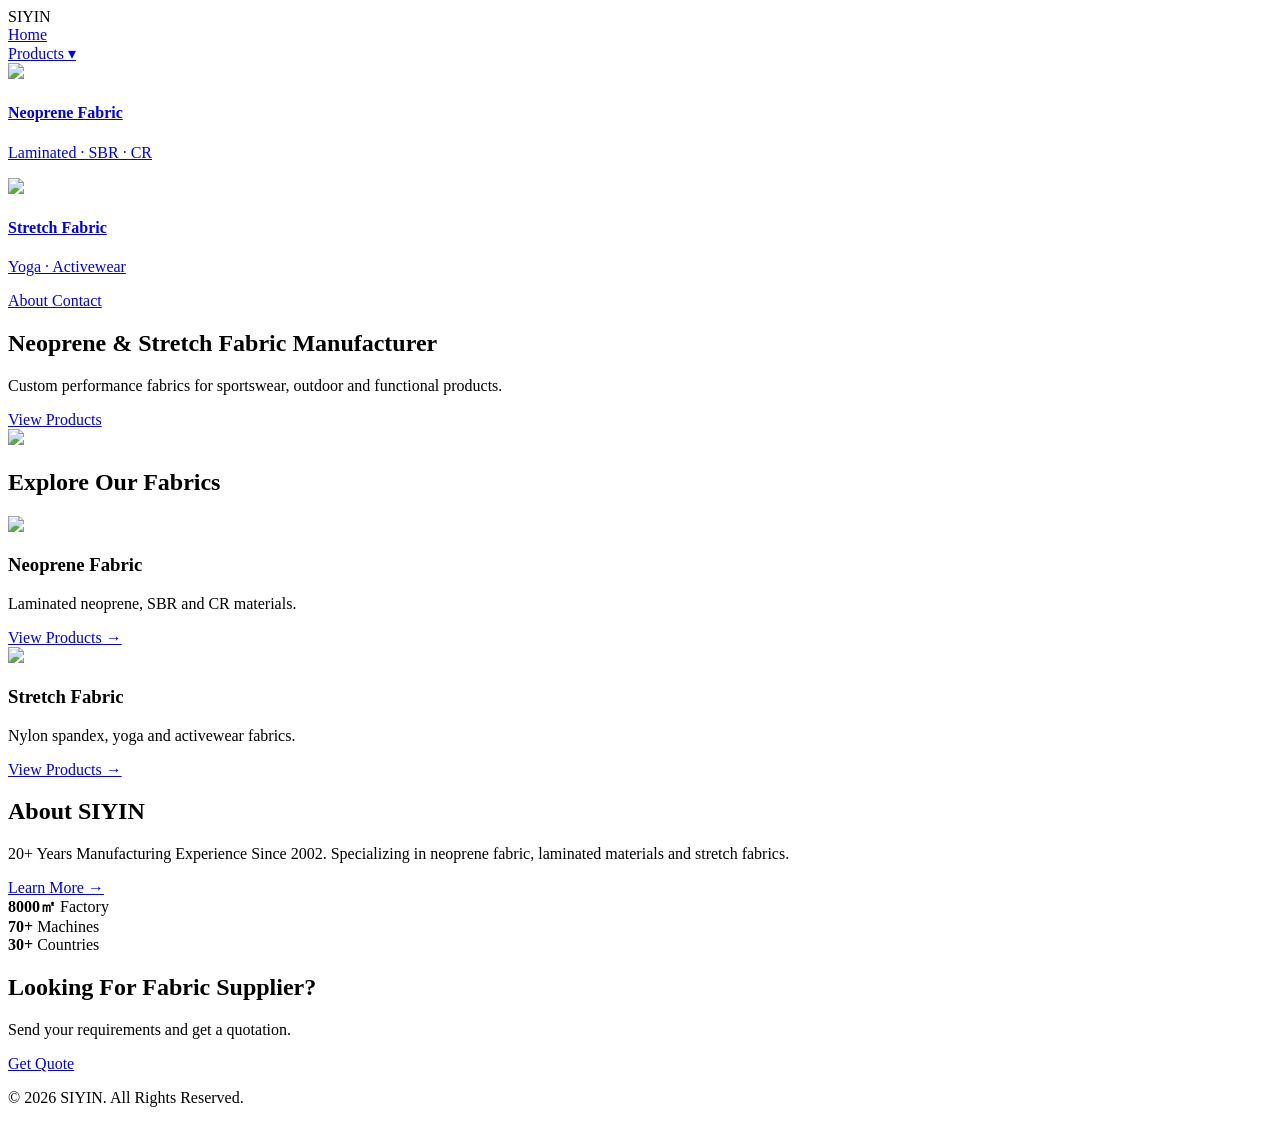
==== index.html @ 07cbe69e "Revise index.html for content and structure updates Updated the content and structure of the index.h" ====
<!DOCTYPE html>
<html lang="en">

<head>

<meta charset="UTF-8">
<meta name="viewport" content="width=device-width, initial-scale=1.0">

<title>
SIYIN | Neoprene Fabric & Stretch Fabric Manufacturer
</title>

<meta name="description" content="
SIYIN provides neoprene fabric and stretch fabric solutions for sportswear, outdoor products and functional applications.
">


<link rel="stylesheet" href="css/style.css">


</head>


<body>


<!-- Header -->

<header>

<div class="container header">

<div class="logo">
SIYIN
</div>


<nav>

<a href="index.html">
Home
</a>


<div class="dropdown">

<a href="#">
Products ▾
</a>


<div class="menu">


<a href="neoprene.html">

<img src="images/neoprene.jpg">

<div>
<h4>Neoprene Fabric</h4>
<p>
Laminated · SBR · CR
</p>
</div>

</a>



<a href="stretch.html">

<img src="images/stretch.jpg">


<div>
<h4>Stretch Fabric</h4>
<p>
Yoga · Activewear
</p>
</div>

</a>


</div>


</div>



<a href="about.html">
About
</a>


<a href="contact.html">
Contact
</a>


</nav>


</div>


</header>





<!-- Hero -->


<section class="hero">


<div class="container hero-content">


<div>


<h1>
Neoprene & Stretch Fabric Manufacturer
</h1>


<p>

Custom performance fabrics for sportswear,
outdoor and functional products.

</p>



<a class="btn" href="products.html">

View Products

</a>


</div>



<div class="hero-image">

<img src="images/hero-fabric.jpg">

</div>



</div>


</section>







<!-- Products -->


<section class="section">


<div class="container">


<h2>
Explore Our Fabrics
</h2>



<div class="product-grid">



<div class="product-card">


<img src="images/neoprene.jpg">


<h3>
Neoprene Fabric
</h3>


<p>

Laminated neoprene,
SBR and CR materials.

</p>


<a href="neoprene.html">

View Products →

</a>


</div>





<div class="product-card">


<img src="images/stretch.jpg">


<h3>
Stretch Fabric
</h3>


<p>

Nylon spandex,
yoga and activewear fabrics.

</p>


<a href="stretch.html">

View Products →

</a>


</div>



</div>



</div>


</section>







<!-- About -->


<section class="about-mini">


<div class="container">


<div>


<h2>
About SIYIN
</h2>


<p>

20+ Years Manufacturing Experience Since 2002.

Specializing in neoprene fabric,
laminated materials and stretch fabrics.

</p>


<a href="about.html">

Learn More →

</a>


</div>



<div class="numbers">


<div>
<strong>
8000㎡
</strong>

Factory

</div>


<div>

<strong>
70+
</strong>

Machines

</div>



<div>

<strong>
30+
</strong>

Countries

</div>


</div>


</div>


</section>







<!-- CTA -->


<section class="cta">


<h2>
Looking For Fabric Supplier?
</h2>


<p>
Send your requirements and get a quotation.
</p>


<a href="contact.html" class="btn">

Get Quote

</a>


</section>






<footer>

<div class="container">

<p>
© 2026 SIYIN. All Rights Reserved.
</p>


</div>

</footer>




<script src="js/main.js"></script>


</body>


</html>
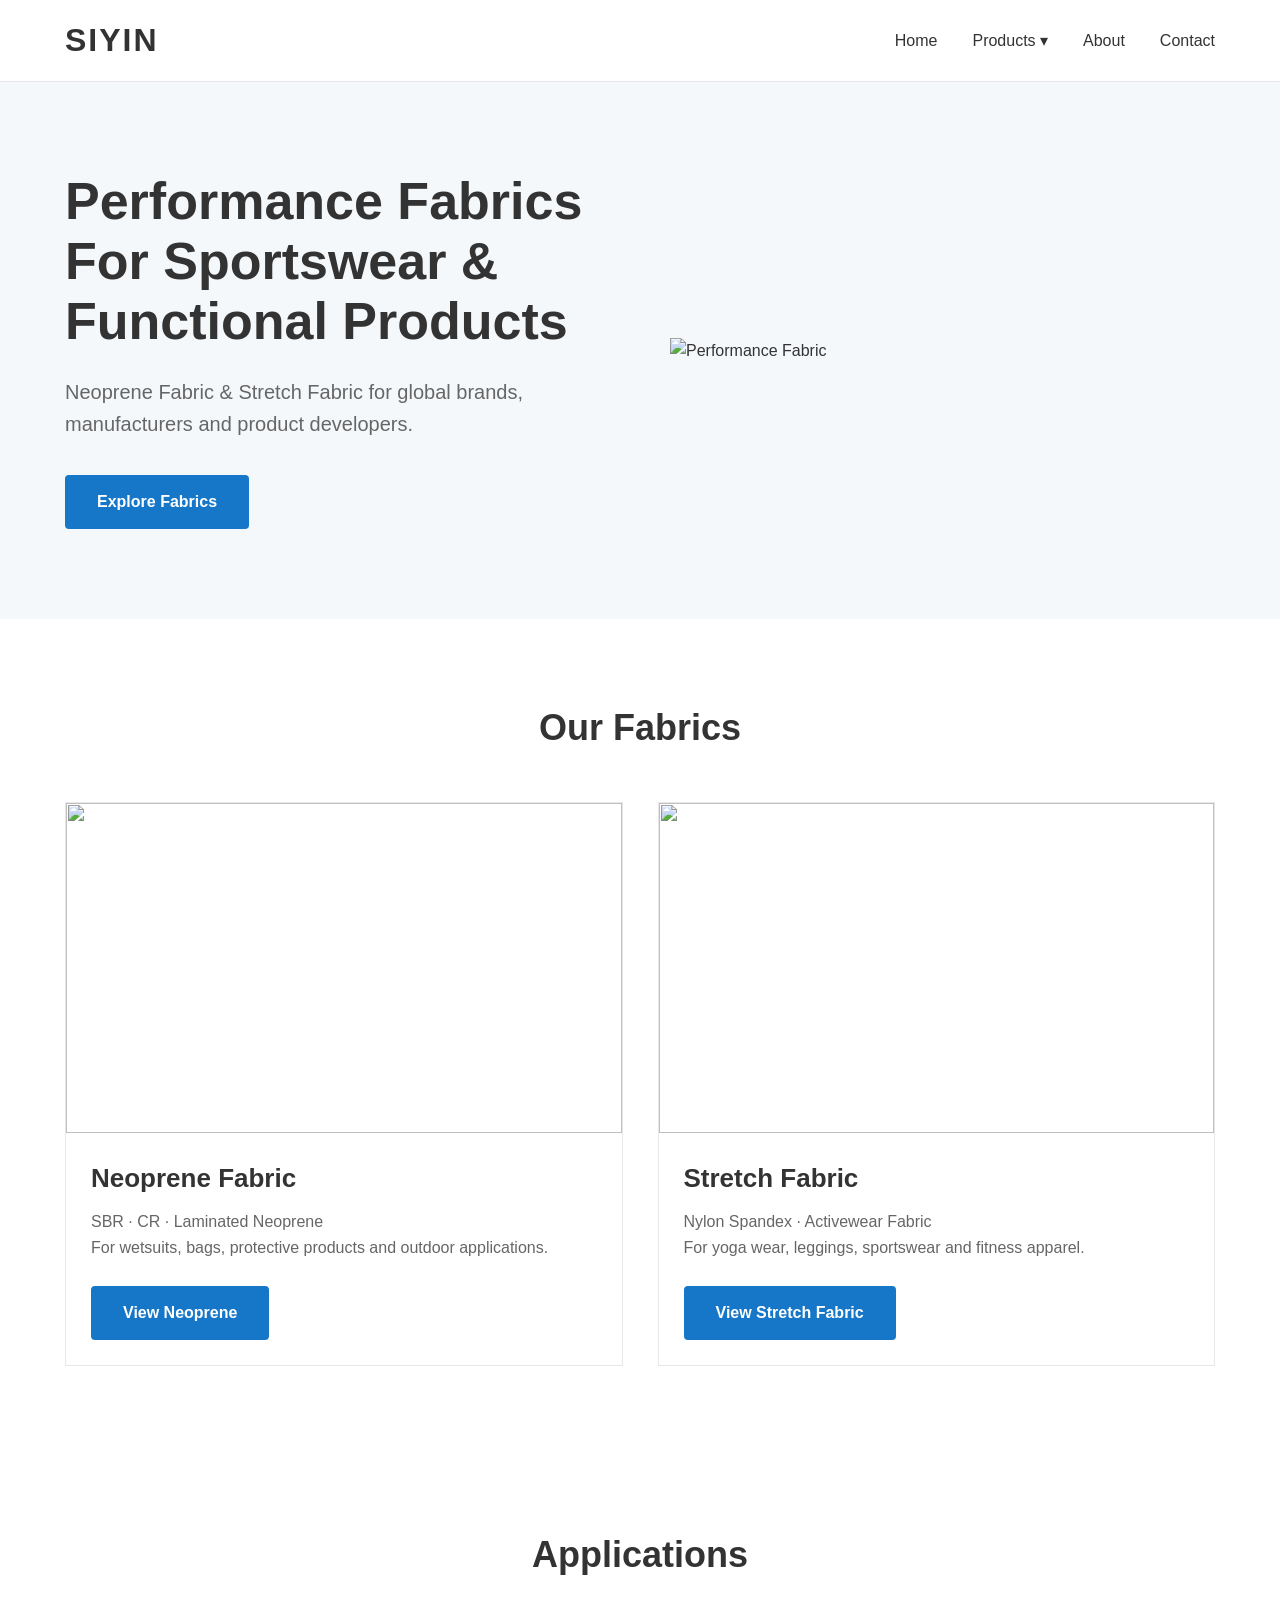
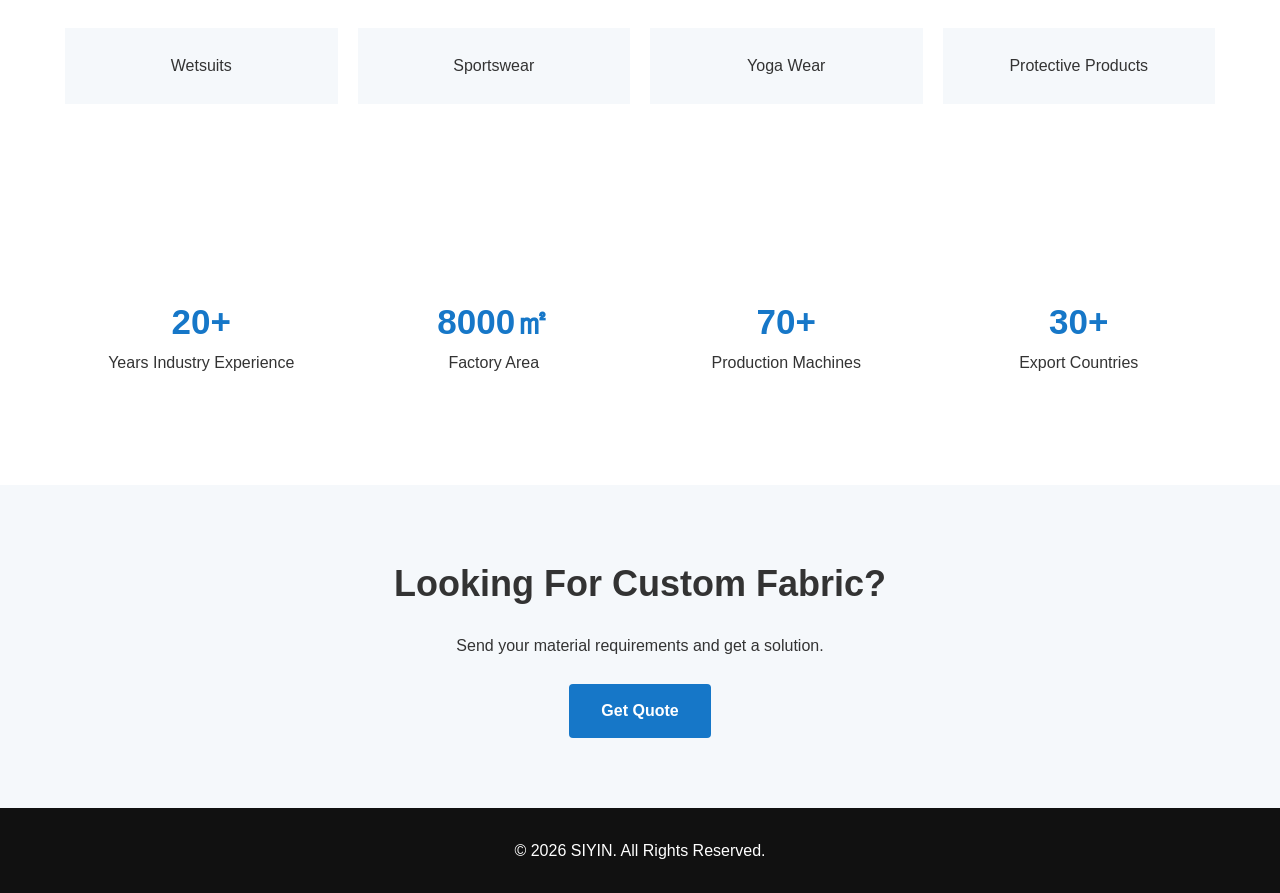
==== commit 08919611: "Revise HTML structure and content for clarity Updated the title and meta description for SEO. Improv" ====
--- a/index.html
+++ b/index.html
@@ -4,14 +4,17 @@
 <head>
 
 <meta charset="UTF-8">
+
 <meta name="viewport" content="width=device-width, initial-scale=1.0">
 
+
 <title>
-SIYIN | Neoprene Fabric & Stretch Fabric Manufacturer
+SIYIN | Performance Fabric Manufacturer
 </title>
 
+
 <meta name="description" content="
-SIYIN provides neoprene fabric and stretch fabric solutions for sportswear, outdoor products and functional applications.
+SIYIN supplies neoprene fabric and stretch fabric for sportswear, outdoor products and functional applications.
 ">
 
 
@@ -24,68 +27,101 @@
 <body>
 
 
-<!-- Header -->
+
+<!-- HEADER -->
 
 <header>
 
 <div class="container header">
+
 
 <div class="logo">
 SIYIN
 </div>
 
 
+
 <nav>
+
 
 <a href="index.html">
 Home
 </a>
 
 
+
 <div class="dropdown">
 
-<a href="#">
+
+<a href="products.html">
 Products ▾
 </a>
 
 
-<div class="menu">
-
-
-<a href="neoprene.html">
+
+<div class="dropdown-menu">
+
+
+<a class="dropdown-item"
+href="neoprene.html">
+
 
 <img src="images/neoprene.jpg">
 
+
 <div>
-<h4>Neoprene Fabric</h4>
-<p>
-Laminated · SBR · CR
-</p>
-</div>
-
-</a>
-
-
-
-<a href="stretch.html">
+
+<h4>
+Neoprene Fabric
+</h4>
+
+
+<p>
+SBR · CR · Laminated
+</p>
+
+
+</div>
+
+
+</a>
+
+
+
+
+
+<a class="dropdown-item"
+href="stretch.html">
+
 
 <img src="images/stretch.jpg">
 
 
 <div>
-<h4>Stretch Fabric</h4>
-<p>
-Yoga · Activewear
-</p>
-</div>
-
-</a>
-
-
-</div>
-
-
-</div>
+
+<h4>
+Stretch Fabric
+</h4>
+
+
+<p>
+Nylon Spandex · Activewear
+</p>
+
+
+</div>
+
+
+</a>
+
+
+
+</div>
+
+
+</div>
+
+
 
 
 
@@ -94,11 +130,13 @@
 </a>
 
 
+
 <a href="contact.html">
 Contact
 </a>
 
 
+
 </nav>
 
 
@@ -111,46 +149,63 @@
 
 
 
-<!-- Hero -->
+
+
+<!-- HERO -->
 
 
 <section class="hero">
 
 
-<div class="container hero-content">
+<div class="container hero-grid">
+
 
 
 <div>
 
 
 <h1>
-Neoprene & Stretch Fabric Manufacturer
+
+Performance Fabrics
+For Sportswear & Functional Products
+
 </h1>
 
 
-<p>
-
-Custom performance fabrics for sportswear,
-outdoor and functional products.
-
-</p>
-
-
-
-<a class="btn" href="products.html">
-
-View Products
-
-</a>
-
-
-</div>
-
-
-
-<div class="hero-image">
-
-<img src="images/hero-fabric.jpg">
+
+<p>
+
+Neoprene Fabric & Stretch Fabric
+for global brands, manufacturers
+and product developers.
+
+</p>
+
+
+
+<a href="products.html"
+class="btn">
+
+Explore Fabrics
+
+</a>
+
+
+
+</div>
+
+
+
+
+
+
+
+<div>
+
+
+<img src="images/hero.jpg"
+alt="Performance Fabric">
+
 
 </div>
 
@@ -167,7 +222,9 @@
 
 
 
-<!-- Products -->
+
+
+<!-- PRODUCTS -->
 
 
 <section class="section">
@@ -176,83 +233,360 @@
 <div class="container">
 
 
+<h2 class="section-title">
+
+Our Fabrics
+
+</h2>
+
+
+
+
+
+<div class="product-grid">
+
+
+
+
+
+<!-- NEOPRENE -->
+
+
+<div class="product-card">
+
+
+<img src="images/neoprene.jpg">
+
+
+
+<div class="product-content">
+
+
+<h3>
+
+Neoprene Fabric
+
+</h3>
+
+
+
+<p>
+
+SBR · CR · Laminated Neoprene
+
+</p>
+
+
+
+<p>
+
+For wetsuits, bags,
+protective products
+and outdoor applications.
+
+</p>
+
+
+
+<br>
+
+
+<a href="neoprene.html"
+class="btn">
+
+View Neoprene
+
+</a>
+
+
+
+</div>
+
+
+</div>
+
+
+
+
+
+
+
+
+
+<!-- STRETCH -->
+
+
+<div class="product-card">
+
+
+<img src="images/stretch.jpg">
+
+
+
+<div class="product-content">
+
+
+<h3>
+
+Stretch Fabric
+
+</h3>
+
+
+
+<p>
+
+Nylon Spandex · Activewear Fabric
+
+</p>
+
+
+
+<p>
+
+For yoga wear,
+leggings,
+sportswear and fitness apparel.
+
+</p>
+
+
+
+<br>
+
+
+<a href="stretch.html"
+class="btn">
+
+View Stretch Fabric
+
+</a>
+
+
+
+</div>
+
+
+</div>
+
+
+
+</div>
+
+
+</div>
+
+
+</section>
+
+
+
+
+
+
+
+
+
+<!-- APPLICATION -->
+
+
+<section class="section">
+
+
+<div class="container">
+
+
+<h2 class="section-title">
+
+Applications
+
+</h2>
+
+
+
+
+<div class="spec-grid">
+
+
+<div class="spec-card">
+
+Wetsuits
+
+</div>
+
+
+
+<div class="spec-card">
+
+Sportswear
+
+</div>
+
+
+
+<div class="spec-card">
+
+Yoga Wear
+
+</div>
+
+
+
+<div class="spec-card">
+
+Protective Products
+
+</div>
+
+
+
+</div>
+
+
+
+</div>
+
+
+</section>
+
+
+
+
+
+
+
+
+
+<!-- TRUST -->
+
+
+<section class="section">
+
+
+<div class="container">
+
+
+<div class="number-grid">
+
+
+
+<div class="number-card">
+
+
+<strong>
+
+20+
+
+</strong>
+
+
+Years Industry Experience
+
+</div>
+
+
+
+
+
+<div class="number-card">
+
+
+<strong>
+
+8000㎡
+
+</strong>
+
+
+Factory Area
+
+</div>
+
+
+
+
+
+<div class="number-card">
+
+
+<strong>
+
+70+
+
+</strong>
+
+
+Production Machines
+
+</div>
+
+
+
+
+
+<div class="number-card">
+
+
+<strong>
+
+30+
+
+</strong>
+
+
+Export Countries
+
+</div>
+
+
+
+</div>
+
+
+</div>
+
+
+</section>
+
+
+
+
+
+
+
+
+
+<!-- CTA -->
+
+
+<section class="cta">
+
+
 <h2>
-Explore Our Fabrics
+
+Looking For Custom Fabric?
+
 </h2>
 
 
-
-<div class="product-grid">
-
-
-
-<div class="product-card">
-
-
-<img src="images/neoprene.jpg">
-
-
-<h3>
-Neoprene Fabric
-</h3>
-
-
-<p>
-
-Laminated neoprene,
-SBR and CR materials.
-
-</p>
-
-
-<a href="neoprene.html">
-
-View Products →
-
-</a>
-
-
-</div>
-
-
-
-
-
-<div class="product-card">
-
-
-<img src="images/stretch.jpg">
-
-
-<h3>
-Stretch Fabric
-</h3>
-
-
-<p>
-
-Nylon spandex,
-yoga and activewear fabrics.
-
-</p>
-
-
-<a href="stretch.html">
-
-View Products →
-
-</a>
-
-
-</div>
-
-
-
-</div>
-
-
-
-</div>
+<p>
+
+Send your material requirements
+and get a solution.
+
+</p>
+
+
+<br>
+
+
+<a href="contact.html"
+class="btn">
+
+Get Quote
+
+</a>
+
 
 
 </section>
@@ -263,144 +597,23 @@
 
 
 
-<!-- About -->
-
-
-<section class="about-mini">
-
-
-<div class="container">
-
-
-<div>
-
-
-<h2>
-About SIYIN
-</h2>
-
-
-<p>
-
-20+ Years Manufacturing Experience Since 2002.
-
-Specializing in neoprene fabric,
-laminated materials and stretch fabrics.
-
-</p>
-
-
-<a href="about.html">
-
-Learn More →
-
-</a>
-
-
-</div>
-
-
-
-<div class="numbers">
-
-
-<div>
-<strong>
-8000㎡
-</strong>
-
-Factory
-
-</div>
-
-
-<div>
-
-<strong>
-70+
-</strong>
-
-Machines
-
-</div>
-
-
-
-<div>
-
-<strong>
-30+
-</strong>
-
-Countries
-
-</div>
-
-
-</div>
-
-
-</div>
-
-
-</section>
-
-
-
-
-
-
-
-<!-- CTA -->
-
-
-<section class="cta">
-
-
-<h2>
-Looking For Fabric Supplier?
-</h2>
-
-
-<p>
-Send your requirements and get a quotation.
-</p>
-
-
-<a href="contact.html" class="btn">
-
-Get Quote
-
-</a>
-
-
-</section>
-
-
-
-
 
 
 <footer>
 
-<div class="container">
-
-<p>
-© 2026 SIYIN. All Rights Reserved.
-</p>
-
-
-</div>
+
+<p>
+
+© 2026 SIYIN.
+All Rights Reserved.
+
+</p>
+
 
 </footer>
 
 
 
-
-<script src="js/main.js"></script>
-
-
 </body>
 
-
 </html>
--- a/css/style.css
+++ b/css/style.css
@@ -0,0 +1,781 @@
+:root{
+
+--blue:#1677C8;
+
+--dark:#1F2933;
+
+--gray:#F5F8FB;
+
+--border:#E5E7EB;
+
+--text:#333;
+
+}
+
+
+*{
+
+margin:0;
+padding:0;
+box-sizing:border-box;
+
+}
+
+
+body{
+
+font-family:
+Arial,
+Helvetica,
+sans-serif;
+
+color:var(--text);
+
+line-height:1.6;
+
+background:white;
+
+}
+
+
+img{
+
+width:100%;
+
+display:block;
+
+}
+
+
+
+a{
+
+text-decoration:none;
+
+color:inherit;
+
+}
+
+
+
+.container{
+
+max-width:1200px;
+
+margin:auto;
+
+padding:0 25px;
+
+}
+
+
+
+
+
+/* =====================
+HEADER
+===================== */
+
+
+header{
+
+height:82px;
+
+background:white;
+
+border-bottom:1px solid var(--border);
+
+}
+
+
+.header{
+
+height:100%;
+
+display:flex;
+
+justify-content:space-between;
+
+align-items:center;
+
+}
+
+
+
+.logo{
+
+font-size:32px;
+
+font-weight:800;
+
+letter-spacing:2px;
+
+}
+
+
+
+nav{
+
+display:flex;
+
+gap:35px;
+
+align-items:center;
+
+}
+
+
+
+nav a{
+
+font-size:16px;
+
+}
+
+
+
+nav a:hover{
+
+color:var(--blue);
+
+}
+
+
+
+
+
+
+/* =====================
+DROPDOWN
+===================== */
+
+
+.dropdown{
+
+position:relative;
+
+}
+
+
+
+.dropdown-menu{
+
+position:absolute;
+
+top:35px;
+
+left:-80px;
+
+width:450px;
+
+background:white;
+
+padding:20px;
+
+border:1px solid var(--border);
+
+box-shadow:
+0 15px 40px rgba(0,0,0,.08);
+
+display:none;
+
+z-index:10;
+
+}
+
+
+
+.dropdown:hover
+.dropdown-menu{
+
+display:block;
+
+}
+
+
+
+.dropdown-item{
+
+display:flex;
+
+gap:20px;
+
+padding:15px;
+
+}
+
+
+
+.dropdown-item:hover{
+
+background:var(--gray);
+
+}
+
+
+
+.dropdown-item img{
+
+width:90px;
+
+height:70px;
+
+object-fit:cover;
+
+}
+
+
+
+
+
+/* =====================
+BUTTON
+===================== */
+
+
+.btn{
+
+display:inline-block;
+
+background:var(--blue);
+
+color:white;
+
+padding:14px 32px;
+
+border-radius:4px;
+
+font-weight:bold;
+
+}
+
+
+
+.btn:hover{
+
+opacity:.9;
+
+}
+
+
+
+
+
+
+
+/* =====================
+HERO
+===================== */
+
+
+.hero{
+
+background:var(--gray);
+
+padding:90px 0;
+
+}
+
+
+
+.hero-grid{
+
+display:grid;
+
+grid-template-columns:
+1fr 1fr;
+
+gap:60px;
+
+align-items:center;
+
+}
+
+
+
+.hero h1{
+
+font-size:52px;
+
+line-height:1.15;
+
+margin-bottom:25px;
+
+}
+
+
+
+.hero p{
+
+font-size:20px;
+
+color:#666;
+
+margin-bottom:35px;
+
+}
+
+
+
+
+
+
+
+
+/* =====================
+SECTION
+===================== */
+
+
+.section{
+
+padding:80px 0;
+
+}
+
+
+
+.section-title{
+
+text-align:center;
+
+font-size:36px;
+
+margin-bottom:45px;
+
+}
+
+
+
+
+
+/* =====================
+PRODUCT CARD
+===================== */
+
+
+.product-grid{
+
+display:grid;
+
+grid-template-columns:
+repeat(2,1fr);
+
+gap:35px;
+
+}
+
+
+
+.product-card{
+
+border:1px solid var(--border);
+
+background:white;
+
+transition:.3s;
+
+}
+
+
+
+.product-card:hover{
+
+transform:translateY(-6px);
+
+box-shadow:
+0 15px 35px rgba(0,0,0,.08);
+
+}
+
+
+
+.product-card img{
+
+height:330px;
+
+object-fit:cover;
+
+}
+
+
+
+.product-content{
+
+padding:25px;
+
+}
+
+
+
+.product-card h3{
+
+font-size:26px;
+
+margin-bottom:10px;
+
+}
+
+
+
+.product-card p{
+
+color:#666;
+
+}
+
+
+
+
+/* =====================
+CATEGORY PAGE
+===================== */
+
+
+.page-banner{
+
+background:var(--gray);
+
+padding:70px 0;
+
+text-align:center;
+
+}
+
+
+
+.page-banner h1{
+
+font-size:45px;
+
+}
+
+
+
+.page-banner p{
+
+font-size:20px;
+
+color:#666;
+
+}
+
+
+
+.category-intro{
+
+padding:50px 0;
+
+}
+
+
+
+.category-intro p{
+
+max-width:850px;
+
+margin:auto;
+
+text-align:center;
+
+color:#555;
+
+}
+
+
+
+
+
+
+
+/* =====================
+SPEC CARD
+===================== */
+
+
+.spec-grid{
+
+display:grid;
+
+grid-template-columns:
+repeat(4,1fr);
+
+gap:20px;
+
+}
+
+
+
+.spec-card{
+
+background:var(--gray);
+
+padding:25px;
+
+text-align:center;
+
+}
+
+
+
+
+
+
+/* =====================
+PRODUCT DETAIL
+===================== */
+
+
+.product-detail-grid{
+
+display:grid;
+
+grid-template-columns:
+1fr 1fr;
+
+gap:60px;
+
+}
+
+
+
+table{
+
+width:100%;
+
+border-collapse:collapse;
+
+margin:25px 0;
+
+}
+
+
+
+td{
+
+border:1px solid var(--border);
+
+padding:12px;
+
+}
+
+
+
+
+
+
+/* =====================
+ABOUT
+===================== */
+
+
+.factory-grid{
+
+display:grid;
+
+grid-template-columns:
+repeat(3,1fr);
+
+gap:30px;
+
+}
+
+
+
+.number-grid{
+
+display:grid;
+
+grid-template-columns:
+repeat(4,1fr);
+
+gap:20px;
+
+}
+
+
+
+.number-card{
+
+background:white;
+
+padding:30px;
+
+text-align:center;
+
+}
+
+
+.number-card strong{
+
+font-size:35px;
+
+display:block;
+
+color:var(--blue);
+
+}
+
+
+
+
+
+/* =====================
+CONTACT
+===================== */
+
+
+.contact-grid{
+
+display:grid;
+
+grid-template-columns:
+1fr 1fr;
+
+gap:50px;
+
+}
+
+
+
+input,
+textarea{
+
+width:100%;
+
+padding:15px;
+
+border:1px solid var(--border);
+
+margin-bottom:15px;
+
+}
+
+
+
+textarea{
+
+height:150px;
+
+}
+
+
+
+
+
+
+/* =====================
+CTA
+===================== */
+
+
+.cta{
+
+background:var(--gray);
+
+padding:70px 20px;
+
+text-align:center;
+
+}
+
+
+
+.cta h2{
+
+font-size:36px;
+
+margin-bottom:20px;
+
+}
+
+
+
+
+
+
+
+footer{
+
+background:#111;
+
+color:white;
+
+padding:30px;
+
+text-align:center;
+
+}
+
+
+
+
+
+/* =====================
+MOBILE
+===================== */
+
+
+@media(max-width:768px){
+
+
+nav{
+
+display:none;
+
+}
+
+
+
+.hero-grid,
+.product-detail-grid,
+.contact-grid{
+
+grid-template-columns:1fr;
+
+}
+
+
+
+.hero h1{
+
+font-size:36px;
+
+}
+
+
+
+.product-grid{
+
+grid-template-columns:1fr;
+
+}
+
+
+
+.spec-grid{
+
+grid-template-columns:
+repeat(2,1fr);
+
+}
+
+
+
+.number-grid{
+
+grid-template-columns:
+repeat(2,1fr);
+
+}
+
+
+
+.factory-grid{
+
+grid-template-columns:1fr;
+
+}
+
+
+}
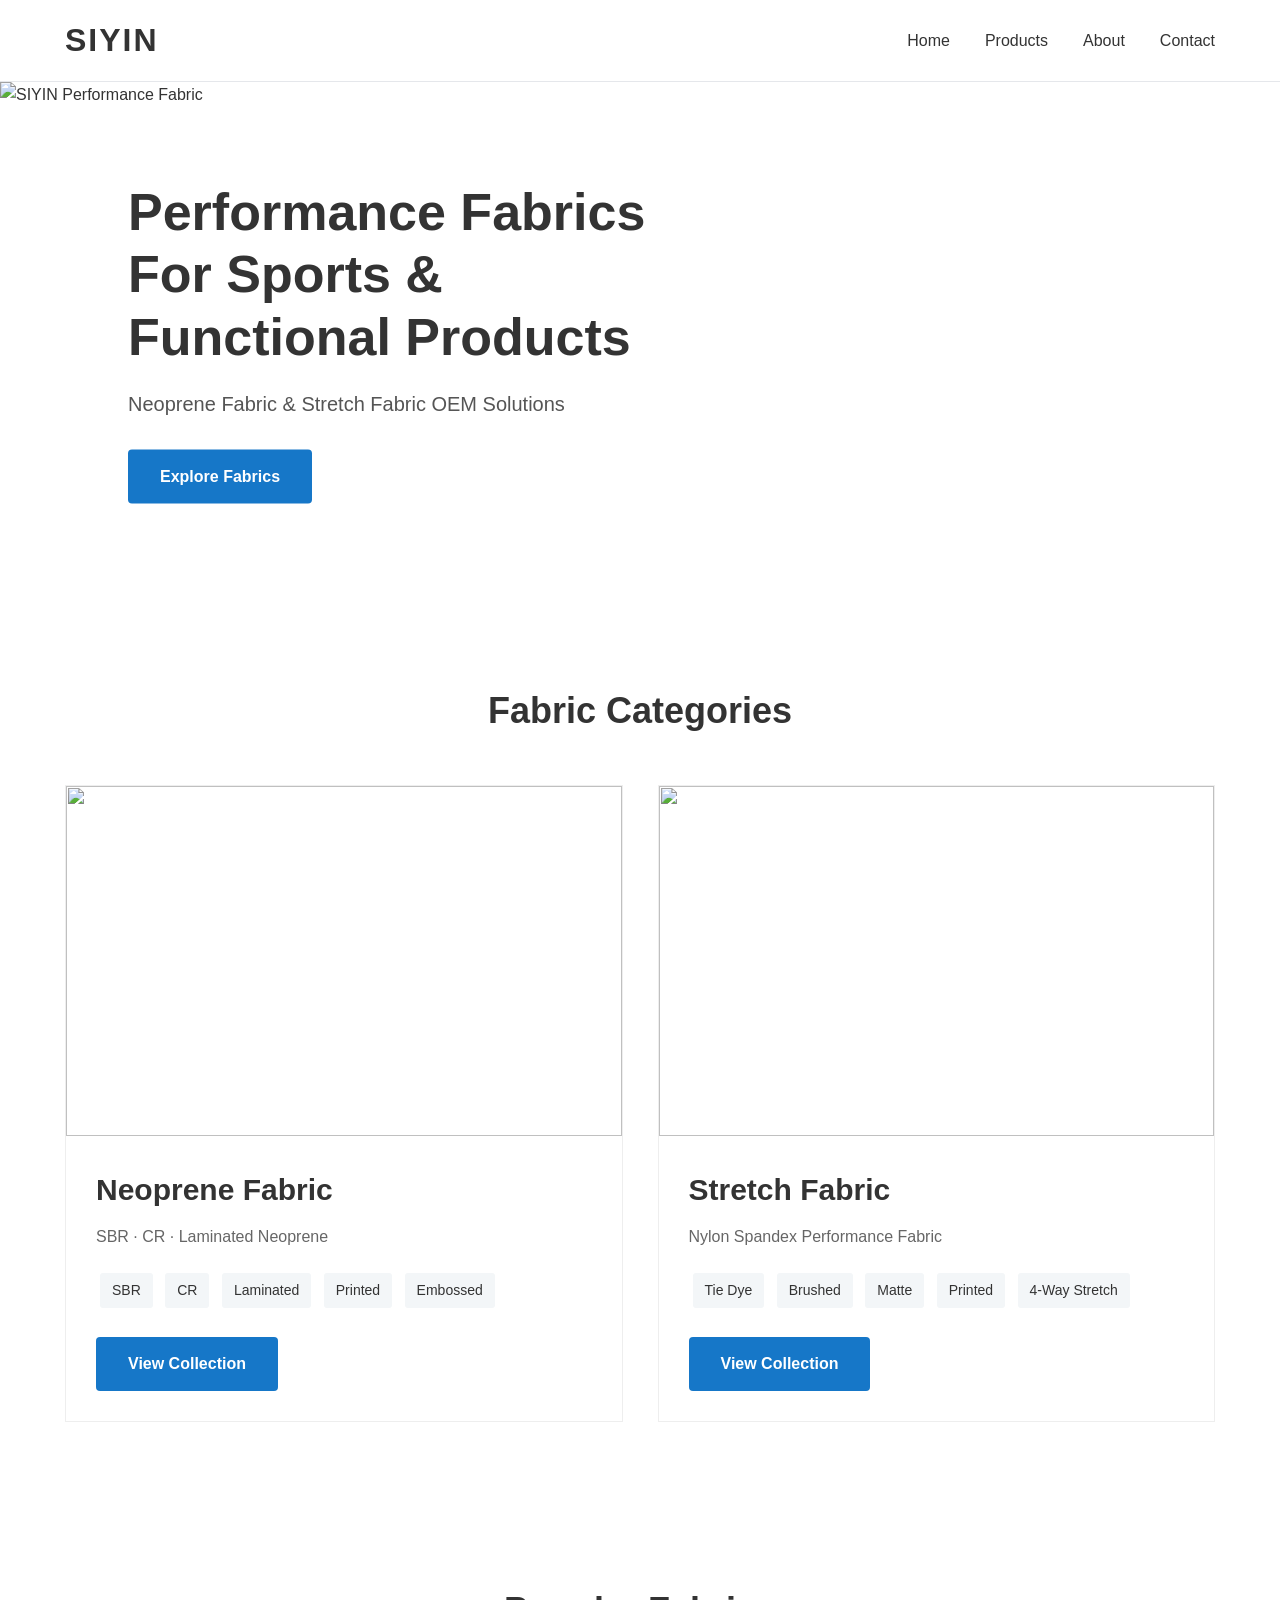
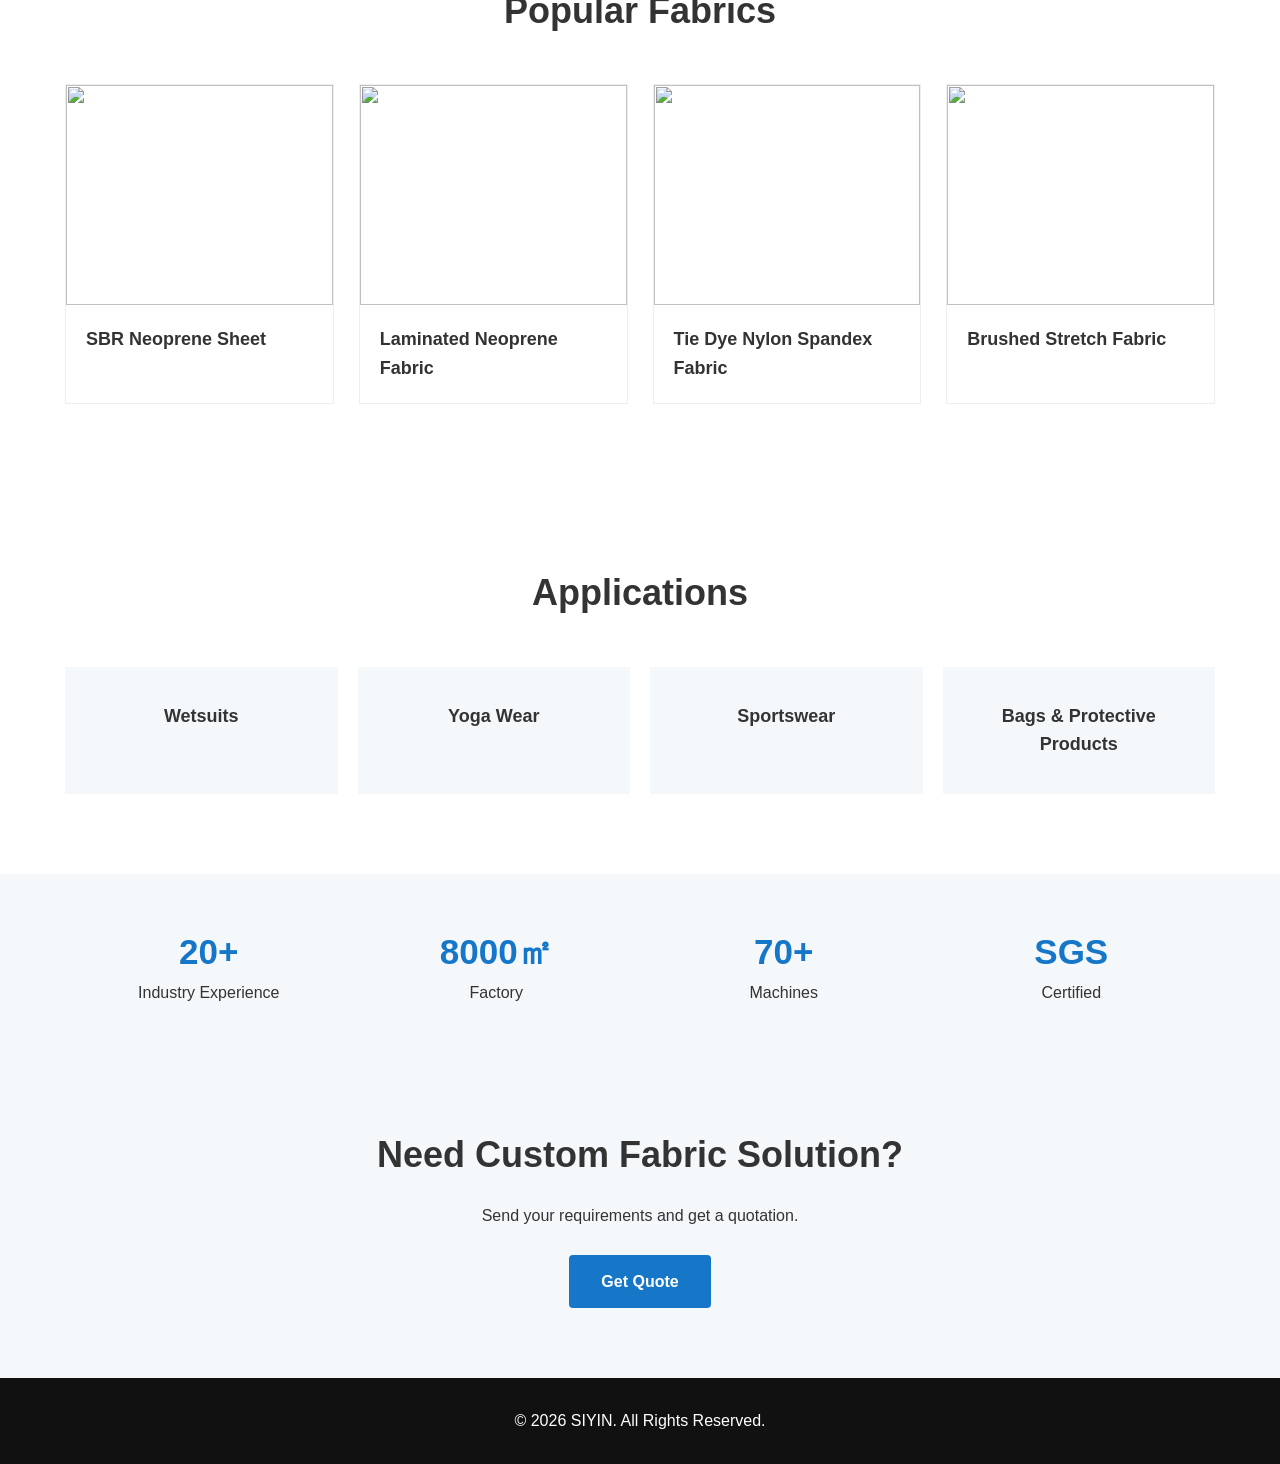
==== commit c9213cd4: "Update title and content for fabric categories" ====
--- a/index.html
+++ b/index.html
@@ -9,7 +9,7 @@
 
 
 <title>
-SIYIN | Performance Fabric Manufacturer
+SIYIN | Neoprene Fabric & Stretch Fabric Manufacturer
 </title>
 
 
@@ -21,14 +21,362 @@
 <link rel="stylesheet" href="css/style.css">
 
 
+<style>
+
+
+/* ===== Home Banner ===== */
+
+.home-banner{
+
+height:520px;
+
+position:relative;
+
+overflow:hidden;
+
+}
+
+
+.home-banner img{
+
+width:100%;
+
+height:100%;
+
+object-fit:cover;
+
+}
+
+
+
+.banner-content{
+
+position:absolute;
+
+top:50%;
+
+left:10%;
+
+transform:translateY(-50%);
+
+max-width:550px;
+
+}
+
+
+
+.banner-content h1{
+
+font-size:52px;
+
+line-height:1.2;
+
+margin-bottom:20px;
+
+}
+
+
+
+.banner-content p{
+
+font-size:20px;
+
+color:#555;
+
+margin-bottom:30px;
+
+}
+
+
+
+
+
+/* ===== Categories ===== */
+
+
+.category-grid{
+
+display:grid;
+
+grid-template-columns:1fr 1fr;
+
+gap:35px;
+
+}
+
+
+
+.category-card{
+
+border:1px solid #eee;
+
+background:white;
+
+overflow:hidden;
+
+}
+
+
+
+.category-card img{
+
+height:350px;
+
+object-fit:cover;
+
+}
+
+
+
+.category-info{
+
+padding:30px;
+
+}
+
+
+
+.category-info h3{
+
+font-size:30px;
+
+margin-bottom:10px;
+
+}
+
+
+
+.category-info p{
+
+color:#666;
+
+margin-bottom:20px;
+
+}
+
+
+
+.tags span{
+
+display:inline-block;
+
+background:#f3f6f8;
+
+padding:6px 12px;
+
+margin:4px;
+
+font-size:14px;
+
+border-radius:3px;
+
+}
+
+
+
+
+
+/* ===== Products ===== */
+
+
+.small-products{
+
+display:grid;
+
+grid-template-columns:
+repeat(4,1fr);
+
+gap:25px;
+
+}
+
+
+
+.small-product{
+
+border:1px solid #eee;
+
+}
+
+
+
+.small-product img{
+
+height:220px;
+
+object-fit:cover;
+
+}
+
+
+
+.small-product h4{
+
+padding:20px;
+
+font-size:18px;
+
+}
+
+
+
+
+/* ===== Applications ===== */
+
+
+.application-grid{
+
+display:grid;
+
+grid-template-columns:
+repeat(4,1fr);
+
+gap:20px;
+
+}
+
+
+
+.application-item{
+
+background:#f5f8fb;
+
+padding:35px 20px;
+
+text-align:center;
+
+font-size:18px;
+
+font-weight:bold;
+
+}
+
+
+
+
+
+/* ===== Trust ===== */
+
+
+.trust-bar{
+
+background:#f5f8fb;
+
+padding:50px 0;
+
+}
+
+
+
+.trust-grid{
+
+display:grid;
+
+grid-template-columns:
+repeat(4,1fr);
+
+text-align:center;
+
+}
+
+
+
+.trust-item strong{
+
+display:block;
+
+font-size:35px;
+
+color:#1677c8;
+
+}
+
+
+
+
+
+@media(max-width:768px){
+
+
+.home-banner{
+
+height:420px;
+
+}
+
+
+
+.banner-content{
+
+left:20px;
+
+right:20px;
+
+}
+
+
+
+.banner-content h1{
+
+font-size:36px;
+
+}
+
+
+
+.category-grid{
+
+grid-template-columns:1fr;
+
+}
+
+
+
+.small-products{
+
+grid-template-columns:
+1fr 1fr;
+
+}
+
+
+
+.application-grid{
+
+grid-template-columns:
+1fr 1fr;
+
+}
+
+
+
+.trust-grid{
+
+grid-template-columns:
+1fr 1fr;
+
+}
+
+
+
+}
+
+
+
+</style>
+
+
 </head>
 
 
+
 <body>
 
 
 
+
 <!-- HEADER -->
+
 
 <header>
 
@@ -49,80 +397,9 @@
 </a>
 
 
-
-<div class="dropdown">
-
-
 <a href="products.html">
-Products ▾
+Products
 </a>
-
-
-
-<div class="dropdown-menu">
-
-
-<a class="dropdown-item"
-href="neoprene.html">
-
-
-<img src="images/neoprene.jpg">
-
-
-<div>
-
-<h4>
-Neoprene Fabric
-</h4>
-
-
-<p>
-SBR · CR · Laminated
-</p>
-
-
-</div>
-
-
-</a>
-
-
-
-
-
-<a class="dropdown-item"
-href="stretch.html">
-
-
-<img src="images/stretch.jpg">
-
-
-<div>
-
-<h4>
-Stretch Fabric
-</h4>
-
-
-<p>
-Nylon Spandex · Activewear
-</p>
-
-
-</div>
-
-
-</a>
-
-
-
-</div>
-
-
-</div>
-
-
-
 
 
 <a href="about.html">
@@ -130,13 +407,11 @@
 </a>
 
 
-
 <a href="contact.html">
 Contact
 </a>
 
 
-
 </nav>
 
 
@@ -151,24 +426,23 @@
 
 
 
-<!-- HERO -->
-
-
-<section class="hero">
-
-
-<div class="container hero-grid">
-
-
-
-<div>
+
+<!-- HERO BANNER -->
+
+
+<section class="home-banner">
+
+
+<img src="images/home-banner.jpg"
+alt="SIYIN Performance Fabric">
+
+
+<div class="banner-content">
 
 
 <h1>
-
 Performance Fabrics
-For Sportswear & Functional Products
-
+For Sports & Functional Products
 </h1>
 
 
@@ -176,8 +450,7 @@
 <p>
 
 Neoprene Fabric & Stretch Fabric
-for global brands, manufacturers
-and product developers.
+OEM Solutions
 
 </p>
 
@@ -191,26 +464,6 @@
 </a>
 
 
-
-</div>
-
-
-
-
-
-
-
-<div>
-
-
-<img src="images/hero.jpg"
-alt="Performance Fabric">
-
-
-</div>
-
-
-
 </div>
 
 
@@ -224,7 +477,8 @@
 
 
 
-<!-- PRODUCTS -->
+
+<!-- CATEGORY -->
 
 
 <section class="section">
@@ -235,37 +489,34 @@
 
 <h2 class="section-title">
 
-Our Fabrics
+Fabric Categories
 
 </h2>
 
 
 
 
-
-<div class="product-grid">
-
-
-
-
-
-<!-- NEOPRENE -->
-
-
-<div class="product-card">
+<div class="category-grid">
+
+
+
+
+
+<!-- Neoprene -->
+
+
+<div class="category-card">
 
 
 <img src="images/neoprene.jpg">
 
 
 
-<div class="product-content">
+<div class="category-info">
 
 
 <h3>
-
 Neoprene Fabric
-
 </h3>
 
 
@@ -278,13 +529,35 @@
 
 
 
-<p>
-
-For wetsuits, bags,
-protective products
-and outdoor applications.
-
-</p>
+<div class="tags">
+
+
+<span>
+SBR
+</span>
+
+
+<span>
+CR
+</span>
+
+
+<span>
+Laminated
+</span>
+
+
+<span>
+Printed
+</span>
+
+
+<span>
+Embossed
+</span>
+
+
+</div>
 
 
 
@@ -294,61 +567,80 @@
 <a href="neoprene.html"
 class="btn">
 
-View Neoprene
+View Collection
 
 </a>
 
 
-
-</div>
-
-
-</div>
-
-
-
-
-
-
-
-
-
-<!-- STRETCH -->
-
-
-<div class="product-card">
+</div>
+
+
+</div>
+
+
+
+
+
+
+
+
+
+<!-- Stretch -->
+
+
+<div class="category-card">
 
 
 <img src="images/stretch.jpg">
 
 
 
-<div class="product-content">
+<div class="category-info">
 
 
 <h3>
-
 Stretch Fabric
-
 </h3>
 
 
 
 <p>
 
-Nylon Spandex · Activewear Fabric
+Nylon Spandex Performance Fabric
 
 </p>
 
 
 
-<p>
-
-For yoga wear,
-leggings,
-sportswear and fitness apparel.
-
-</p>
+<div class="tags">
+
+
+<span>
+Tie Dye
+</span>
+
+
+<span>
+Brushed
+</span>
+
+
+<span>
+Matte
+</span>
+
+
+<span>
+Printed
+</span>
+
+
+<span>
+4-Way Stretch
+</span>
+
+
+</div>
 
 
 
@@ -358,12 +650,11 @@
 <a href="stretch.html"
 class="btn">
 
-View Stretch Fabric
+View Collection
 
 </a>
 
 
-
 </div>
 
 
@@ -387,6 +678,105 @@
 
 
 
+<!-- POPULAR PRODUCTS -->
+
+
+<section class="section">
+
+
+<div class="container">
+
+
+<h2 class="section-title">
+
+Popular Fabrics
+
+</h2>
+
+
+
+
+<div class="small-products">
+
+
+
+<div class="small-product">
+
+<img src="images/sbr-sheet.jpg">
+
+<h4>
+SBR Neoprene Sheet
+</h4>
+
+
+</div>
+
+
+
+
+
+<div class="small-product">
+
+<img src="images/laminated-neoprene.jpg">
+
+
+<h4>
+Laminated Neoprene Fabric
+</h4>
+
+
+</div>
+
+
+
+
+
+<div class="small-product">
+
+<img src="images/tie-dye.jpg">
+
+
+<h4>
+Tie Dye Nylon Spandex Fabric
+</h4>
+
+
+</div>
+
+
+
+
+
+<div class="small-product">
+
+<img src="images/brushed.jpg">
+
+
+<h4>
+Brushed Stretch Fabric
+</h4>
+
+
+</div>
+
+
+
+</div>
+
+
+</div>
+
+
+</section>
+
+
+
+
+
+
+
+
+
 <!-- APPLICATION -->
 
 
@@ -404,11 +794,10 @@
 
 
 
-
-<div class="spec-grid">
-
-
-<div class="spec-card">
+<div class="application-grid">
+
+
+<div class="application-item">
 
 Wetsuits
 
@@ -416,7 +805,15 @@
 
 
 
-<div class="spec-card">
+<div class="application-item">
+
+Yoga Wear
+
+</div>
+
+
+
+<div class="application-item">
 
 Sportswear
 
@@ -424,24 +821,15 @@
 
 
 
-<div class="spec-card">
-
-Yoga Wear
-
-</div>
-
-
-
-<div class="spec-card">
-
-Protective Products
-
-</div>
-
-
-
-</div>
-
+<div class="application-item">
+
+Bags & Protective Products
+
+</div>
+
+
+
+</div>
 
 
 </div>
@@ -460,81 +848,58 @@
 <!-- TRUST -->
 
 
-<section class="section">
+<section class="trust-bar">
 
 
 <div class="container">
 
 
-<div class="number-grid">
-
-
-
-<div class="number-card">
-
+<div class="trust-grid">
+
+
+<div class="trust-item">
 
 <strong>
-
 20+
-
 </strong>
 
-
-Years Industry Experience
-
-</div>
-
-
-
-
-
-<div class="number-card">
-
+Industry Experience
+
+</div>
+
+
+
+<div class="trust-item">
 
 <strong>
-
 8000㎡
-
 </strong>
 
-
-Factory Area
-
-</div>
-
-
-
-
-
-<div class="number-card">
-
+Factory
+
+</div>
+
+
+
+<div class="trust-item">
 
 <strong>
-
 70+
-
 </strong>
 
-
-Production Machines
-
-</div>
-
-
-
-
-
-<div class="number-card">
-
+Machines
+
+</div>
+
+
+
+<div class="trust-item">
 
 <strong>
-
-30+
-
+SGS
 </strong>
 
-
-Export Countries
+Certified
 
 </div>
 
@@ -564,15 +929,14 @@
 
 <h2>
 
-Looking For Custom Fabric?
+Need Custom Fabric Solution?
 
 </h2>
 
 
 <p>
 
-Send your material requirements
-and get a solution.
+Send your requirements and get a quotation.
 
 </p>
 
@@ -588,7 +952,6 @@
 </a>
 
 
-
 </section>
 
 
@@ -598,22 +961,17 @@
 
 
 
-
 <footer>
 
-
 <p>
-
-© 2026 SIYIN.
-All Rights Reserved.
-
+© 2026 SIYIN. All Rights Reserved.
 </p>
 
-
 </footer>
 
 
 
 </body>
 
+
 </html>
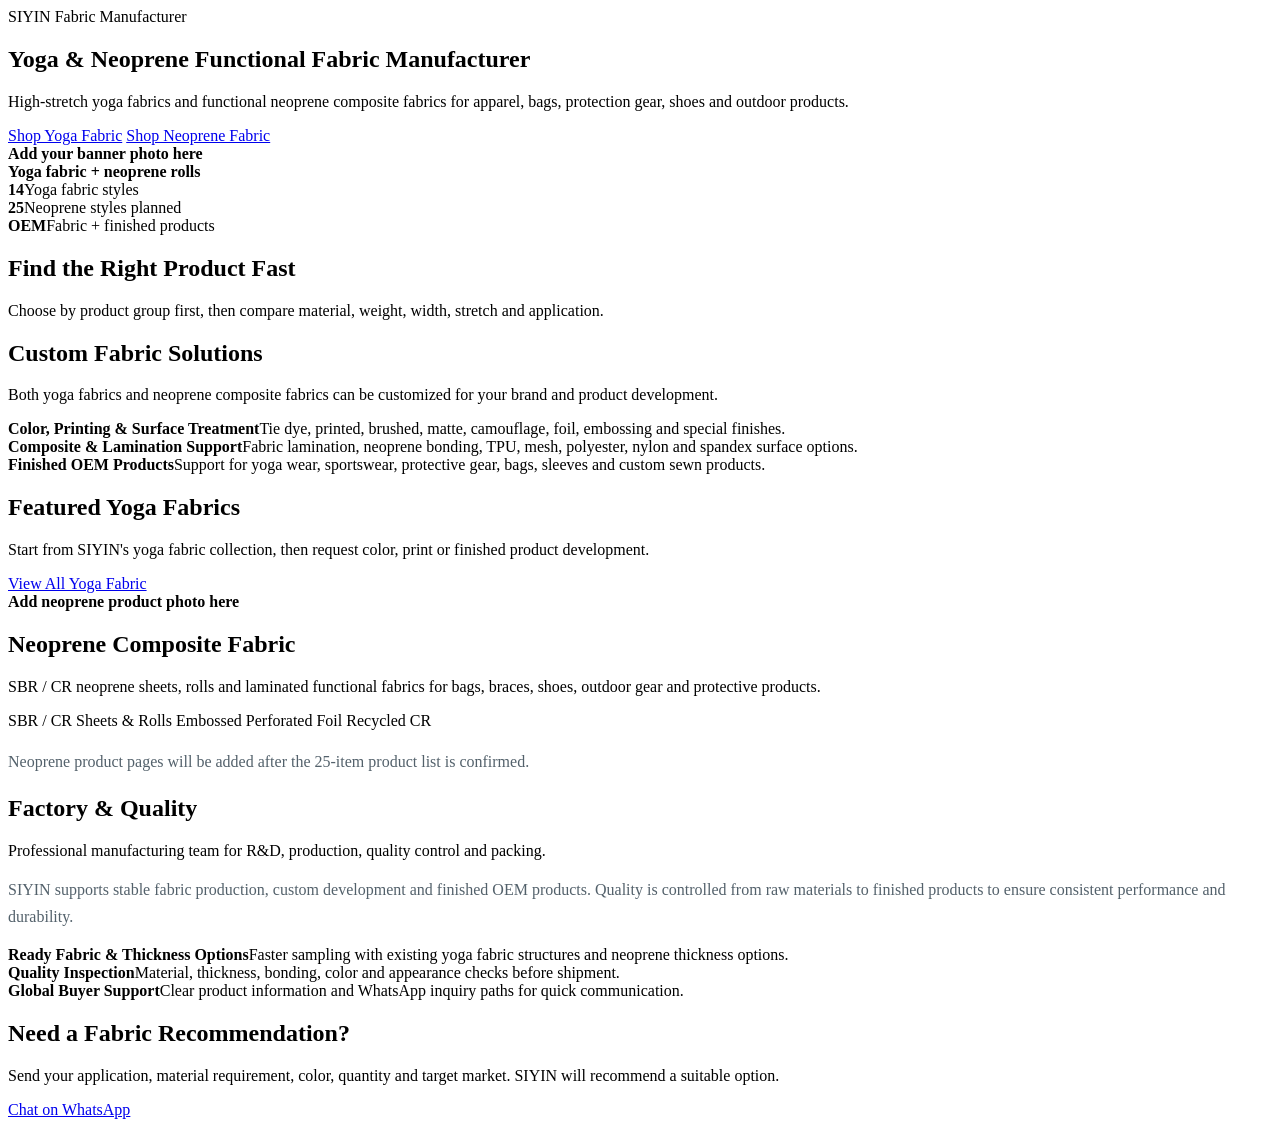
==== commit 94db03a2: "Refactor index.html for SEO and content updates Updated HTML structure and content for improved clar" ====
--- a/index.html
+++ b/index.html
@@ -1,977 +1,131 @@
-<!DOCTYPE html>
+<!doctype html>
 <html lang="en">
+<head>
+  <meta charset="utf-8">
+  <meta name="viewport" content="width=device-width, initial-scale=1">
+  <title>SIYIN Fabric | Yoga & Neoprene Functional Fabric Manufacturer</title>
+  <meta name="description" content="SIYIN Fabric manufactures high-stretch yoga fabrics and neoprene composite fabrics with custom color, printing, lamination and OEM finished products.">
+  <link rel="stylesheet" href="styles.css">
+</head>
+<body>
+  <div data-nav></div>
 
-<head>
+  <section class="hero">
+    <div class="container hero-grid">
+      <div>
+        <div class="eyebrow">SIYIN Fabric Manufacturer</div>
+        <h1>Yoga & Neoprene Functional Fabric Manufacturer</h1>
+        <p>High-stretch yoga fabrics and functional neoprene composite fabrics for apparel, bags, protection gear, shoes and outdoor products.</p>
+        <div class="hero-actions">
+          <a class="btn" href="yoga-fabric.html">Shop Yoga Fabric</a>
+          <a class="btn secondary" href="#neoprene-preview">Shop Neoprene Fabric</a>
+        </div>
+      </div>
+      <div class="hero-panel">
+        <div class="hero-photo">
+          <strong>Add your banner photo here<br>Yoga fabric + neoprene rolls</strong>
+        </div>
+        <div class="stats">
+          <div class="stat"><b>14</b><span>Yoga fabric styles</span></div>
+          <div class="stat"><b>25</b><span>Neoprene styles planned</span></div>
+          <div class="stat"><b>OEM</b><span>Fabric + finished products</span></div>
+        </div>
+      </div>
+    </div>
+  </section>
 
-<meta charset="UTF-8">
+  <section class="section">
+    <div class="container">
+      <div class="section-head">
+        <div class="title-block">
+          <h2>Find the Right Product Fast</h2>
+          <p>Choose by product group first, then compare material, weight, width, stretch and application.</p>
+        </div>
+      </div>
+      <div class="category-grid" data-categories></div>
+    </div>
+  </section>
 
-<meta name="viewport" content="width=device-width, initial-scale=1.0">
+  <section class="section soft">
+    <div class="container split">
+      <div>
+        <div class="title-block">
+          <h2>Custom Fabric Solutions</h2>
+          <p>Both yoga fabrics and neoprene composite fabrics can be customized for your brand and product development.</p>
+        </div>
+      </div>
+      <div class="feature-list" id="custom">
+        <div class="feature"><b>Color, Printing & Surface Treatment</b><span>Tie dye, printed, brushed, matte, camouflage, foil, embossing and special finishes.</span></div>
+        <div class="feature"><b>Composite & Lamination Support</b><span>Fabric lamination, neoprene bonding, TPU, mesh, polyester, nylon and spandex surface options.</span></div>
+        <div class="feature"><b>Finished OEM Products</b><span>Support for yoga wear, sportswear, protective gear, bags, sleeves and custom sewn products.</span></div>
+      </div>
+    </div>
+  </section>
 
+  <section class="section">
+    <div class="container">
+      <div class="section-head">
+        <div class="title-block">
+          <h2>Featured Yoga Fabrics</h2>
+          <p>Start from SIYIN's yoga fabric collection, then request color, print or finished product development.</p>
+        </div>
+        <a class="btn secondary" href="yoga-fabric.html">View All Yoga Fabric</a>
+      </div>
+      <div class="product-grid" data-featured-yoga></div>
+    </div>
+  </section>
 
-<title>
-SIYIN | Neoprene Fabric & Stretch Fabric Manufacturer
-</title>
+  <section class="section soft" id="neoprene-preview">
+    <div class="container split">
+      <div class="hero-panel">
+        <div class="hero-photo"><strong>Add neoprene product photo here</strong></div>
+      </div>
+      <div>
+        <div class="title-block">
+          <h2>Neoprene Composite Fabric</h2>
+          <p>SBR / CR neoprene sheets, rolls and laminated functional fabrics for bags, braces, shoes, outdoor gear and protective products.</p>
+        </div>
+        <div class="tag-row">
+          <span class="tag">SBR / CR</span>
+          <span class="tag">Sheets & Rolls</span>
+          <span class="tag">Embossed</span>
+          <span class="tag">Perforated</span>
+          <span class="tag">Foil</span>
+          <span class="tag">Recycled CR</span>
+        </div>
+        <p style="color:#53616b;line-height:1.7;margin-top:18px;">Neoprene product pages will be added after the 25-item product list is confirmed.</p>
+      </div>
+    </div>
+  </section>
 
+  <section class="section" id="factory">
+    <div class="container split">
+      <div>
+        <div class="title-block">
+          <h2>Factory & Quality</h2>
+          <p>Professional manufacturing team for R&D, production, quality control and packing.</p>
+        </div>
+        <p style="color:#53616b;line-height:1.7;">SIYIN supports stable fabric production, custom development and finished OEM products. Quality is controlled from raw materials to finished products to ensure consistent performance and durability.</p>
+      </div>
+      <div class="feature-list">
+        <div class="feature"><b>Ready Fabric & Thickness Options</b><span>Faster sampling with existing yoga fabric structures and neoprene thickness options.</span></div>
+        <div class="feature"><b>Quality Inspection</b><span>Material, thickness, bonding, color and appearance checks before shipment.</span></div>
+        <div class="feature"><b>Global Buyer Support</b><span>Clear product information and WhatsApp inquiry paths for quick communication.</span></div>
+      </div>
+    </div>
+  </section>
 
-<meta name="description" content="
-SIYIN supplies neoprene fabric and stretch fabric for sportswear, outdoor products and functional applications.
-">
+  <section class="cta-strip" id="contact">
+    <div class="container">
+      <div>
+        <h2>Need a Fabric Recommendation?</h2>
+        <p>Send your application, material requirement, color, quantity and target market. SIYIN will recommend a suitable option.</p>
+      </div>
+      <a class="btn secondary" href="https://wa.me/8618307510254?text=Hello%20SIYIN%20Fabric%2C%20I%20need%20help%20choosing%20a%20fabric.">Chat on WhatsApp</a>
+    </div>
+  </section>
 
-
-<link rel="stylesheet" href="css/style.css">
-
-
-<style>
-
-
-/* ===== Home Banner ===== */
-
-.home-banner{
-
-height:520px;
-
-position:relative;
-
-overflow:hidden;
-
-}
-
-
-.home-banner img{
-
-width:100%;
-
-height:100%;
-
-object-fit:cover;
-
-}
-
-
-
-.banner-content{
-
-position:absolute;
-
-top:50%;
-
-left:10%;
-
-transform:translateY(-50%);
-
-max-width:550px;
-
-}
-
-
-
-.banner-content h1{
-
-font-size:52px;
-
-line-height:1.2;
-
-margin-bottom:20px;
-
-}
-
-
-
-.banner-content p{
-
-font-size:20px;
-
-color:#555;
-
-margin-bottom:30px;
-
-}
-
-
-
-
-
-/* ===== Categories ===== */
-
-
-.category-grid{
-
-display:grid;
-
-grid-template-columns:1fr 1fr;
-
-gap:35px;
-
-}
-
-
-
-.category-card{
-
-border:1px solid #eee;
-
-background:white;
-
-overflow:hidden;
-
-}
-
-
-
-.category-card img{
-
-height:350px;
-
-object-fit:cover;
-
-}
-
-
-
-.category-info{
-
-padding:30px;
-
-}
-
-
-
-.category-info h3{
-
-font-size:30px;
-
-margin-bottom:10px;
-
-}
-
-
-
-.category-info p{
-
-color:#666;
-
-margin-bottom:20px;
-
-}
-
-
-
-.tags span{
-
-display:inline-block;
-
-background:#f3f6f8;
-
-padding:6px 12px;
-
-margin:4px;
-
-font-size:14px;
-
-border-radius:3px;
-
-}
-
-
-
-
-
-/* ===== Products ===== */
-
-
-.small-products{
-
-display:grid;
-
-grid-template-columns:
-repeat(4,1fr);
-
-gap:25px;
-
-}
-
-
-
-.small-product{
-
-border:1px solid #eee;
-
-}
-
-
-
-.small-product img{
-
-height:220px;
-
-object-fit:cover;
-
-}
-
-
-
-.small-product h4{
-
-padding:20px;
-
-font-size:18px;
-
-}
-
-
-
-
-/* ===== Applications ===== */
-
-
-.application-grid{
-
-display:grid;
-
-grid-template-columns:
-repeat(4,1fr);
-
-gap:20px;
-
-}
-
-
-
-.application-item{
-
-background:#f5f8fb;
-
-padding:35px 20px;
-
-text-align:center;
-
-font-size:18px;
-
-font-weight:bold;
-
-}
-
-
-
-
-
-/* ===== Trust ===== */
-
-
-.trust-bar{
-
-background:#f5f8fb;
-
-padding:50px 0;
-
-}
-
-
-
-.trust-grid{
-
-display:grid;
-
-grid-template-columns:
-repeat(4,1fr);
-
-text-align:center;
-
-}
-
-
-
-.trust-item strong{
-
-display:block;
-
-font-size:35px;
-
-color:#1677c8;
-
-}
-
-
-
-
-
-@media(max-width:768px){
-
-
-.home-banner{
-
-height:420px;
-
-}
-
-
-
-.banner-content{
-
-left:20px;
-
-right:20px;
-
-}
-
-
-
-.banner-content h1{
-
-font-size:36px;
-
-}
-
-
-
-.category-grid{
-
-grid-template-columns:1fr;
-
-}
-
-
-
-.small-products{
-
-grid-template-columns:
-1fr 1fr;
-
-}
-
-
-
-.application-grid{
-
-grid-template-columns:
-1fr 1fr;
-
-}
-
-
-
-.trust-grid{
-
-grid-template-columns:
-1fr 1fr;
-
-}
-
-
-
-}
-
-
-
-</style>
-
-
-</head>
-
-
-
-<body>
-
-
-
-
-<!-- HEADER -->
-
-
-<header>
-
-<div class="container header">
-
-
-<div class="logo">
-SIYIN
-</div>
-
-
-
-<nav>
-
-
-<a href="index.html">
-Home
-</a>
-
-
-<a href="products.html">
-Products
-</a>
-
-
-<a href="about.html">
-About
-</a>
-
-
-<a href="contact.html">
-Contact
-</a>
-
-
-</nav>
-
-
-</div>
-
-
-</header>
-
-
-
-
-
-
-
-
-<!-- HERO BANNER -->
-
-
-<section class="home-banner">
-
-
-<img src="images/home-banner.jpg"
-alt="SIYIN Performance Fabric">
-
-
-<div class="banner-content">
-
-
-<h1>
-Performance Fabrics
-For Sports & Functional Products
-</h1>
-
-
-
-<p>
-
-Neoprene Fabric & Stretch Fabric
-OEM Solutions
-
-</p>
-
-
-
-<a href="products.html"
-class="btn">
-
-Explore Fabrics
-
-</a>
-
-
-</div>
-
-
-</section>
-
-
-
-
-
-
-
-
-
-
-<!-- CATEGORY -->
-
-
-<section class="section">
-
-
-<div class="container">
-
-
-<h2 class="section-title">
-
-Fabric Categories
-
-</h2>
-
-
-
-
-<div class="category-grid">
-
-
-
-
-
-<!-- Neoprene -->
-
-
-<div class="category-card">
-
-
-<img src="images/neoprene.jpg">
-
-
-
-<div class="category-info">
-
-
-<h3>
-Neoprene Fabric
-</h3>
-
-
-
-<p>
-
-SBR · CR · Laminated Neoprene
-
-</p>
-
-
-
-<div class="tags">
-
-
-<span>
-SBR
-</span>
-
-
-<span>
-CR
-</span>
-
-
-<span>
-Laminated
-</span>
-
-
-<span>
-Printed
-</span>
-
-
-<span>
-Embossed
-</span>
-
-
-</div>
-
-
-
-<br>
-
-
-<a href="neoprene.html"
-class="btn">
-
-View Collection
-
-</a>
-
-
-</div>
-
-
-</div>
-
-
-
-
-
-
-
-
-
-<!-- Stretch -->
-
-
-<div class="category-card">
-
-
-<img src="images/stretch.jpg">
-
-
-
-<div class="category-info">
-
-
-<h3>
-Stretch Fabric
-</h3>
-
-
-
-<p>
-
-Nylon Spandex Performance Fabric
-
-</p>
-
-
-
-<div class="tags">
-
-
-<span>
-Tie Dye
-</span>
-
-
-<span>
-Brushed
-</span>
-
-
-<span>
-Matte
-</span>
-
-
-<span>
-Printed
-</span>
-
-
-<span>
-4-Way Stretch
-</span>
-
-
-</div>
-
-
-
-<br>
-
-
-<a href="stretch.html"
-class="btn">
-
-View Collection
-
-</a>
-
-
-</div>
-
-
-</div>
-
-
-
-</div>
-
-
-</div>
-
-
-</section>
-
-
-
-
-
-
-
-
-
-<!-- POPULAR PRODUCTS -->
-
-
-<section class="section">
-
-
-<div class="container">
-
-
-<h2 class="section-title">
-
-Popular Fabrics
-
-</h2>
-
-
-
-
-<div class="small-products">
-
-
-
-<div class="small-product">
-
-<img src="images/sbr-sheet.jpg">
-
-<h4>
-SBR Neoprene Sheet
-</h4>
-
-
-</div>
-
-
-
-
-
-<div class="small-product">
-
-<img src="images/laminated-neoprene.jpg">
-
-
-<h4>
-Laminated Neoprene Fabric
-</h4>
-
-
-</div>
-
-
-
-
-
-<div class="small-product">
-
-<img src="images/tie-dye.jpg">
-
-
-<h4>
-Tie Dye Nylon Spandex Fabric
-</h4>
-
-
-</div>
-
-
-
-
-
-<div class="small-product">
-
-<img src="images/brushed.jpg">
-
-
-<h4>
-Brushed Stretch Fabric
-</h4>
-
-
-</div>
-
-
-
-</div>
-
-
-</div>
-
-
-</section>
-
-
-
-
-
-
-
-
-
-<!-- APPLICATION -->
-
-
-<section class="section">
-
-
-<div class="container">
-
-
-<h2 class="section-title">
-
-Applications
-
-</h2>
-
-
-
-<div class="application-grid">
-
-
-<div class="application-item">
-
-Wetsuits
-
-</div>
-
-
-
-<div class="application-item">
-
-Yoga Wear
-
-</div>
-
-
-
-<div class="application-item">
-
-Sportswear
-
-</div>
-
-
-
-<div class="application-item">
-
-Bags & Protective Products
-
-</div>
-
-
-
-</div>
-
-
-</div>
-
-
-</section>
-
-
-
-
-
-
-
-
-
-<!-- TRUST -->
-
-
-<section class="trust-bar">
-
-
-<div class="container">
-
-
-<div class="trust-grid">
-
-
-<div class="trust-item">
-
-<strong>
-20+
-</strong>
-
-Industry Experience
-
-</div>
-
-
-
-<div class="trust-item">
-
-<strong>
-8000㎡
-</strong>
-
-Factory
-
-</div>
-
-
-
-<div class="trust-item">
-
-<strong>
-70+
-</strong>
-
-Machines
-
-</div>
-
-
-
-<div class="trust-item">
-
-<strong>
-SGS
-</strong>
-
-Certified
-
-</div>
-
-
-
-</div>
-
-
-</div>
-
-
-</section>
-
-
-
-
-
-
-
-
-
-<!-- CTA -->
-
-
-<section class="cta">
-
-
-<h2>
-
-Need Custom Fabric Solution?
-
-</h2>
-
-
-<p>
-
-Send your requirements and get a quotation.
-
-</p>
-
-
-<br>
-
-
-<a href="contact.html"
-class="btn">
-
-Get Quote
-
-</a>
-
-
-</section>
-
-
-
-
-
-
-
-
-<footer>
-
-<p>
-© 2026 SIYIN. All Rights Reserved.
-</p>
-
-</footer>
-
-
-
+  <div data-footer></div>
+  <script src="products.js"></script>
 </body>
-
-
 </html>
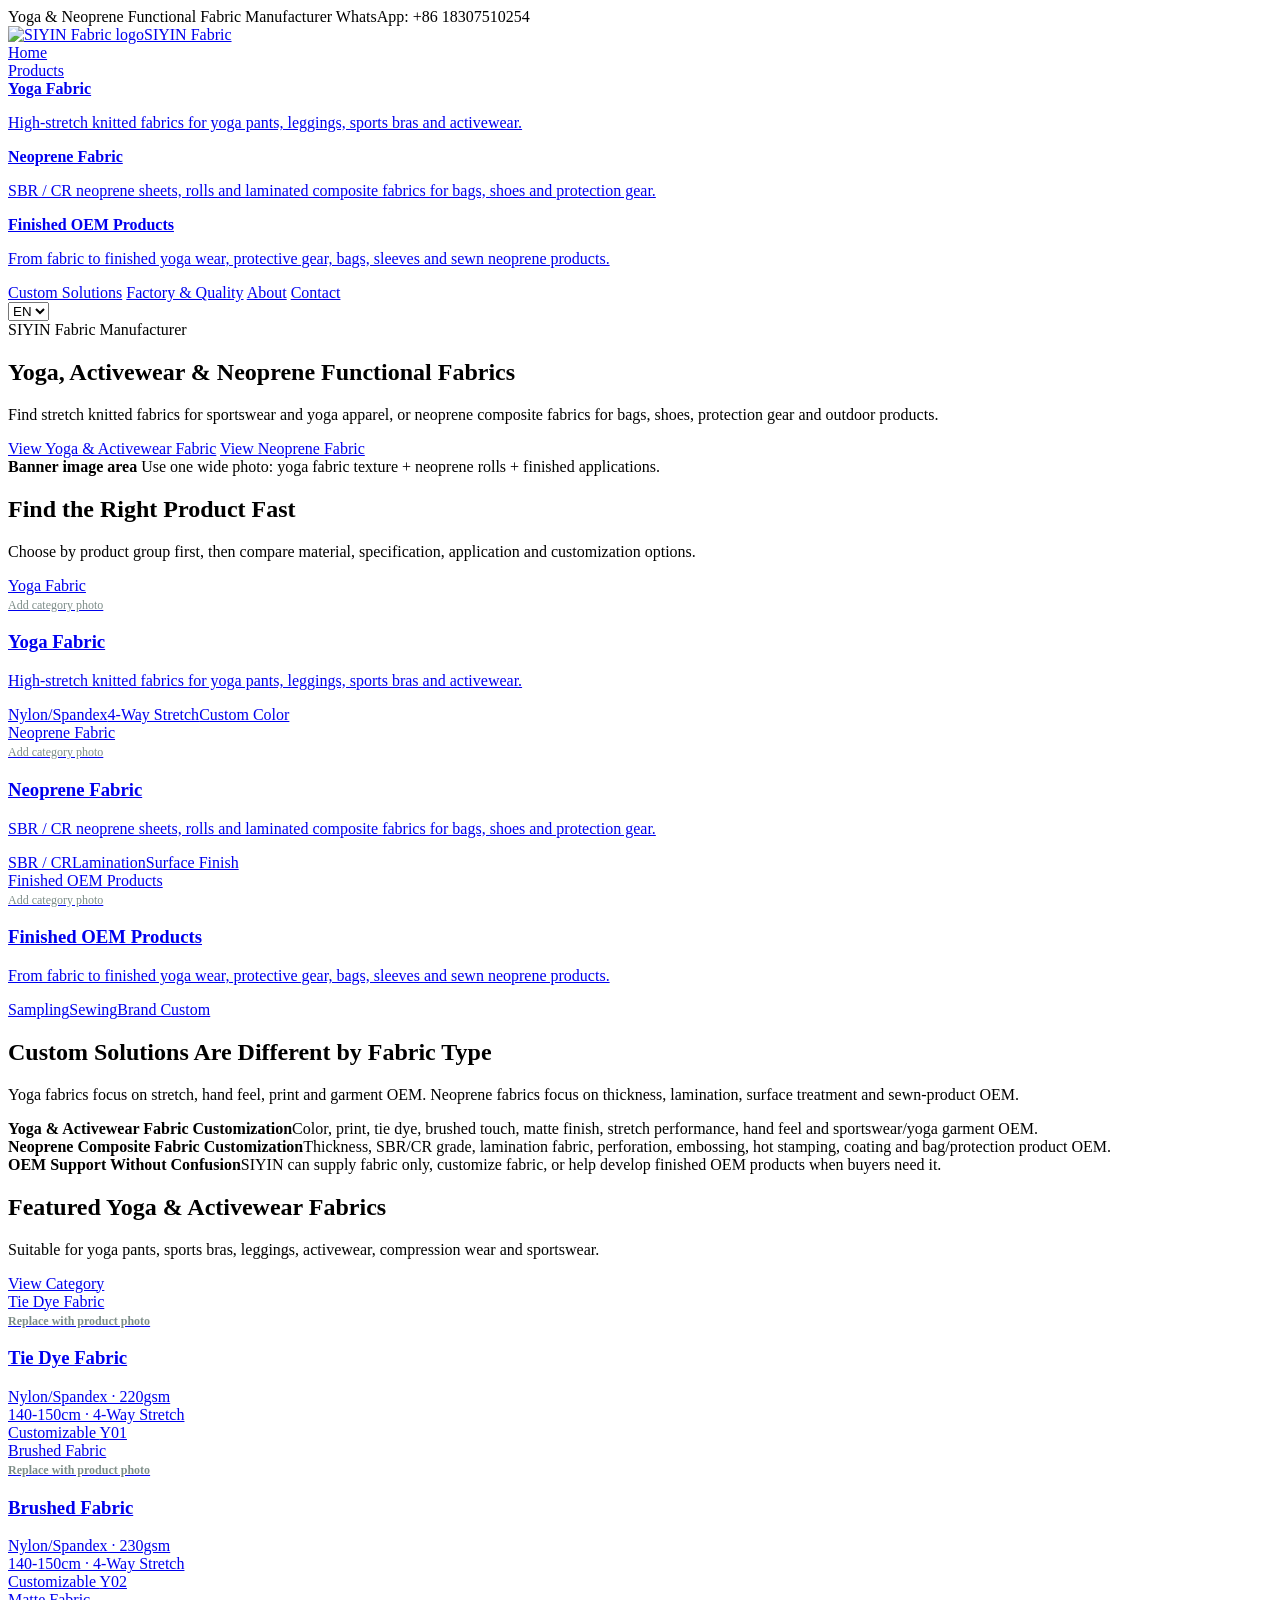
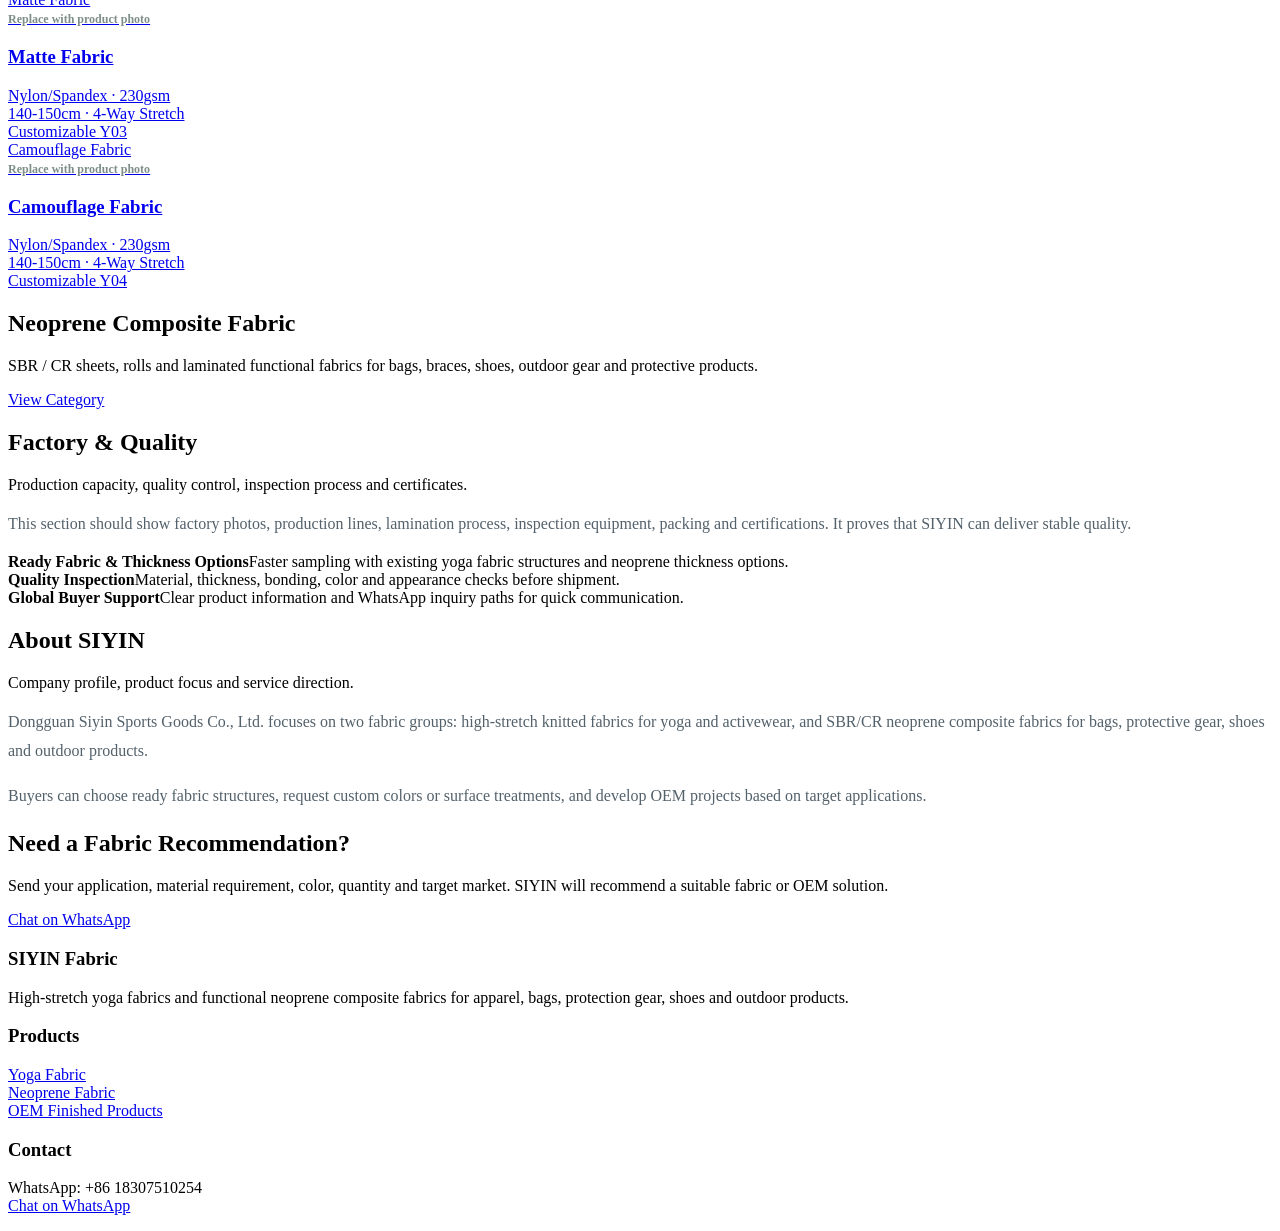
==== commit 198c457f: "Revise content for SEO and product clarity Updated titles and descriptions for better clarity and SE" ====
--- a/index.html
+++ b/index.html
@@ -3,33 +3,27 @@
 <head>
   <meta charset="utf-8">
   <meta name="viewport" content="width=device-width, initial-scale=1">
-  <title>SIYIN Fabric | Yoga & Neoprene Functional Fabric Manufacturer</title>
-  <meta name="description" content="SIYIN Fabric manufactures high-stretch yoga fabrics and neoprene composite fabrics with custom color, printing, lamination and OEM finished products.">
+  <title>SIYIN Fabric | Yoga, Activewear & Neoprene Fabric Manufacturer</title>
+  <meta name="description" content="SIYIN Fabric manufactures yoga, activewear and neoprene composite fabrics with custom color, printing, lamination, surface treatment and OEM support.">
   <link rel="stylesheet" href="styles.css">
 </head>
 <body>
   <div data-nav></div>
 
-  <section class="hero">
-    <div class="container hero-grid">
-      <div>
+  <section class="hero hero-banner">
+    <div class="container hero-inner">
+      <div class="hero-copy">
         <div class="eyebrow">SIYIN Fabric Manufacturer</div>
-        <h1>Yoga & Neoprene Functional Fabric Manufacturer</h1>
-        <p>High-stretch yoga fabrics and functional neoprene composite fabrics for apparel, bags, protection gear, shoes and outdoor products.</p>
+        <h1>Yoga, Activewear & Neoprene Functional Fabrics</h1>
+        <p>Find stretch knitted fabrics for sportswear and yoga apparel, or neoprene composite fabrics for bags, shoes, protection gear and outdoor products.</p>
         <div class="hero-actions">
-          <a class="btn" href="yoga-fabric.html">Shop Yoga Fabric</a>
-          <a class="btn secondary" href="#neoprene-preview">Shop Neoprene Fabric</a>
+          <a class="btn" href="yoga-fabric.html">View Yoga & Activewear Fabric</a>
+          <a class="btn secondary" href="neoprene-fabric.html">View Neoprene Fabric</a>
         </div>
       </div>
-      <div class="hero-panel">
-        <div class="hero-photo">
-          <strong>Add your banner photo here<br>Yoga fabric + neoprene rolls</strong>
-        </div>
-        <div class="stats">
-          <div class="stat"><b>14</b><span>Yoga fabric styles</span></div>
-          <div class="stat"><b>25</b><span>Neoprene styles planned</span></div>
-          <div class="stat"><b>OEM</b><span>Fabric + finished products</span></div>
-        </div>
+      <div class="hero-note">
+        <b>Banner image area</b>
+        <span>Use one wide photo: yoga fabric texture + neoprene rolls + finished applications.</span>
       </div>
     </div>
   </section>
@@ -39,7 +33,7 @@
       <div class="section-head">
         <div class="title-block">
           <h2>Find the Right Product Fast</h2>
-          <p>Choose by product group first, then compare material, weight, width, stretch and application.</p>
+          <p>Choose by product group first, then compare material, specification, application and customization options.</p>
         </div>
       </div>
       <div class="category-grid" data-categories></div>
@@ -50,14 +44,14 @@
     <div class="container split">
       <div>
         <div class="title-block">
-          <h2>Custom Fabric Solutions</h2>
-          <p>Both yoga fabrics and neoprene composite fabrics can be customized for your brand and product development.</p>
+          <h2>Custom Solutions Are Different by Fabric Type</h2>
+          <p>Yoga fabrics focus on stretch, hand feel, print and garment OEM. Neoprene fabrics focus on thickness, lamination, surface treatment and sewn-product OEM.</p>
         </div>
       </div>
       <div class="feature-list" id="custom">
-        <div class="feature"><b>Color, Printing & Surface Treatment</b><span>Tie dye, printed, brushed, matte, camouflage, foil, embossing and special finishes.</span></div>
-        <div class="feature"><b>Composite & Lamination Support</b><span>Fabric lamination, neoprene bonding, TPU, mesh, polyester, nylon and spandex surface options.</span></div>
-        <div class="feature"><b>Finished OEM Products</b><span>Support for yoga wear, sportswear, protective gear, bags, sleeves and custom sewn products.</span></div>
+        <div class="feature"><b>Yoga & Activewear Fabric Customization</b><span>Color, print, tie dye, brushed touch, matte finish, stretch performance, hand feel and sportswear/yoga garment OEM.</span></div>
+        <div class="feature"><b>Neoprene Composite Fabric Customization</b><span>Thickness, SBR/CR grade, lamination fabric, perforation, embossing, hot stamping, coating and bag/protection product OEM.</span></div>
+        <div class="feature"><b>OEM Support Without Confusion</b><span>SIYIN can supply fabric only, customize fabric, or help develop finished OEM products when buyers need it.</span></div>
       </div>
     </div>
   </section>
@@ -66,35 +60,25 @@
     <div class="container">
       <div class="section-head">
         <div class="title-block">
-          <h2>Featured Yoga Fabrics</h2>
-          <p>Start from SIYIN's yoga fabric collection, then request color, print or finished product development.</p>
+          <h2>Featured Yoga & Activewear Fabrics</h2>
+          <p>Suitable for yoga pants, sports bras, leggings, activewear, compression wear and sportswear.</p>
         </div>
-        <a class="btn secondary" href="yoga-fabric.html">View All Yoga Fabric</a>
+        <a class="btn secondary" href="yoga-fabric.html">View Category</a>
       </div>
       <div class="product-grid" data-featured-yoga></div>
     </div>
   </section>
 
   <section class="section soft" id="neoprene-preview">
-    <div class="container split">
-      <div class="hero-panel">
-        <div class="hero-photo"><strong>Add neoprene product photo here</strong></div>
-      </div>
-      <div>
+    <div class="container">
+      <div class="section-head">
         <div class="title-block">
           <h2>Neoprene Composite Fabric</h2>
-          <p>SBR / CR neoprene sheets, rolls and laminated functional fabrics for bags, braces, shoes, outdoor gear and protective products.</p>
+          <p>SBR / CR sheets, rolls and laminated functional fabrics for bags, braces, shoes, outdoor gear and protective products.</p>
         </div>
-        <div class="tag-row">
-          <span class="tag">SBR / CR</span>
-          <span class="tag">Sheets & Rolls</span>
-          <span class="tag">Embossed</span>
-          <span class="tag">Perforated</span>
-          <span class="tag">Foil</span>
-          <span class="tag">Recycled CR</span>
-        </div>
-        <p style="color:#53616b;line-height:1.7;margin-top:18px;">Neoprene product pages will be added after the 25-item product list is confirmed.</p>
+        <a class="btn secondary" href="neoprene-fabric.html">View Category</a>
       </div>
+      <div class="product-grid" data-featured-neoprene></div>
     </div>
   </section>
 
@@ -103,9 +87,9 @@
       <div>
         <div class="title-block">
           <h2>Factory & Quality</h2>
-          <p>Professional manufacturing team for R&D, production, quality control and packing.</p>
+          <p>Production capacity, quality control, inspection process and certificates.</p>
         </div>
-        <p style="color:#53616b;line-height:1.7;">SIYIN supports stable fabric production, custom development and finished OEM products. Quality is controlled from raw materials to finished products to ensure consistent performance and durability.</p>
+        <p style="color:#53616b;line-height:1.7;">This section should show factory photos, production lines, lamination process, inspection equipment, packing and certifications. It proves that SIYIN can deliver stable quality.</p>
       </div>
       <div class="feature-list">
         <div class="feature"><b>Ready Fabric & Thickness Options</b><span>Faster sampling with existing yoga fabric structures and neoprene thickness options.</span></div>
@@ -115,11 +99,26 @@
     </div>
   </section>
 
+  <section class="section soft" id="about">
+    <div class="container split">
+      <div>
+        <div class="title-block">
+          <h2>About SIYIN</h2>
+          <p>Company profile, product focus and service direction.</p>
+        </div>
+      </div>
+      <div>
+        <p style="color:#53616b;line-height:1.8;margin-top:0;">Dongguan Siyin Sports Goods Co., Ltd. focuses on two fabric groups: high-stretch knitted fabrics for yoga and activewear, and SBR/CR neoprene composite fabrics for bags, protective gear, shoes and outdoor products.</p>
+        <p style="color:#53616b;line-height:1.8;">Buyers can choose ready fabric structures, request custom colors or surface treatments, and develop OEM projects based on target applications.</p>
+      </div>
+    </div>
+  </section>
+
   <section class="cta-strip" id="contact">
     <div class="container">
       <div>
         <h2>Need a Fabric Recommendation?</h2>
-        <p>Send your application, material requirement, color, quantity and target market. SIYIN will recommend a suitable option.</p>
+        <p>Send your application, material requirement, color, quantity and target market. SIYIN will recommend a suitable fabric or OEM solution.</p>
       </div>
       <a class="btn secondary" href="https://wa.me/8618307510254?text=Hello%20SIYIN%20Fabric%2C%20I%20need%20help%20choosing%20a%20fabric.">Chat on WhatsApp</a>
     </div>
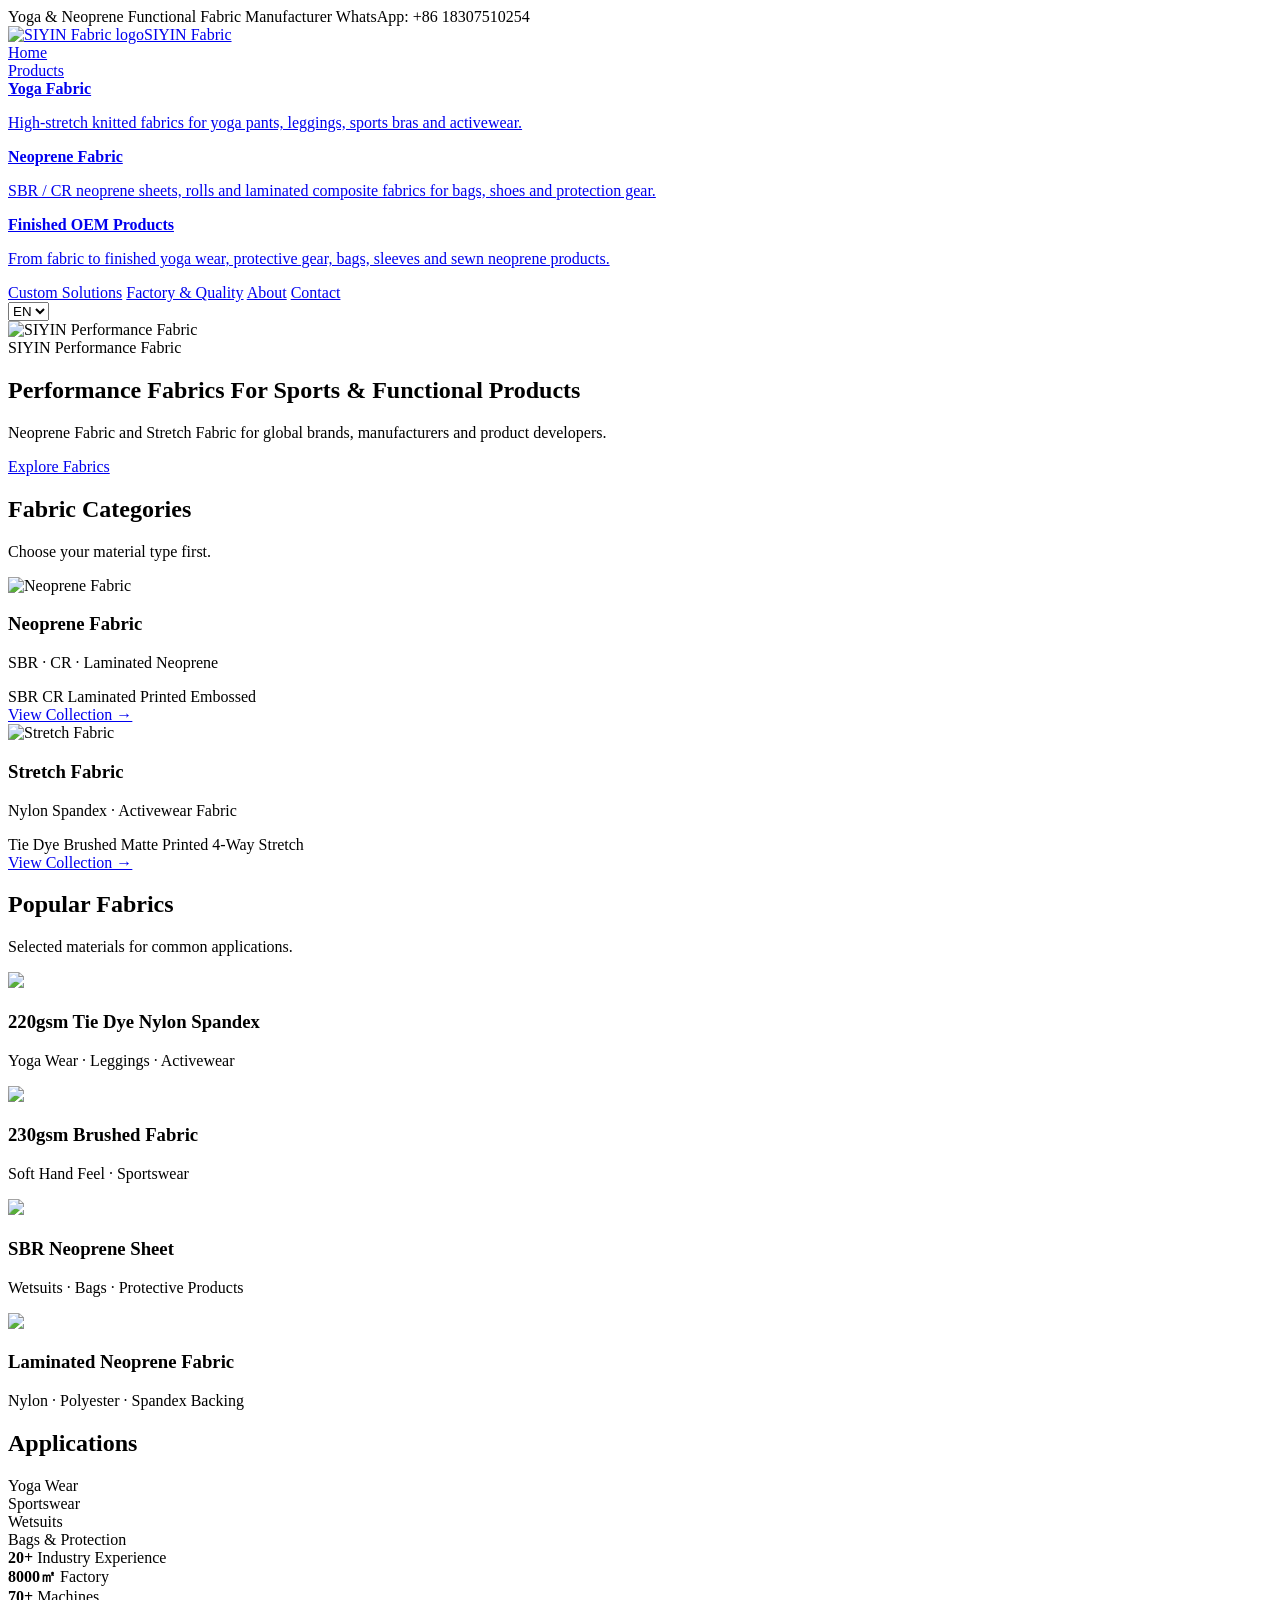
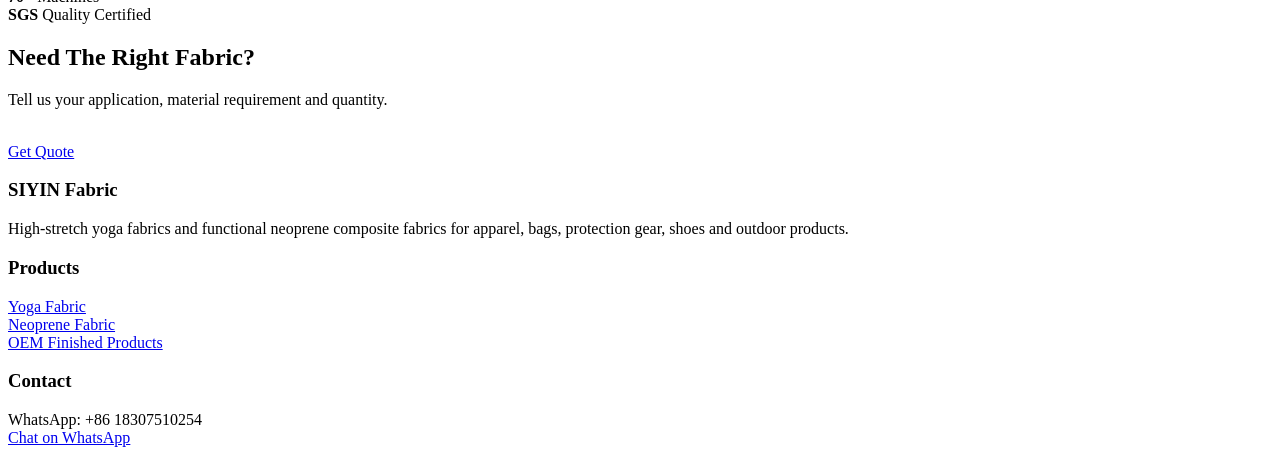
==== commit f59a40c7: "Revise index.html for improved content and structure Updated the HTML structure and content for the " ====
--- a/index.html
+++ b/index.html
@@ -1,130 +1,733 @@
 <!doctype html>
 <html lang="en">
+
 <head>
-  <meta charset="utf-8">
-  <meta name="viewport" content="width=device-width, initial-scale=1">
-  <title>SIYIN Fabric | Yoga, Activewear & Neoprene Fabric Manufacturer</title>
-  <meta name="description" content="SIYIN Fabric manufactures yoga, activewear and neoprene composite fabrics with custom color, printing, lamination, surface treatment and OEM support.">
-  <link rel="stylesheet" href="styles.css">
+
+<meta charset="utf-8">
+
+<meta name="viewport" content="width=device-width, initial-scale=1">
+
+
+<title>
+SIYIN Fabric | Neoprene Fabric & Stretch Fabric Manufacturer
+</title>
+
+
+<meta name="description" content="
+SIYIN supplies neoprene fabric and stretch fabric for sportswear, yoga wear, bags and functional products.
+">
+
+
+<link rel="stylesheet" href="styles.css">
+
+
 </head>
+
+
 <body>
-  <div data-nav></div>
-
-  <section class="hero hero-banner">
-    <div class="container hero-inner">
-      <div class="hero-copy">
-        <div class="eyebrow">SIYIN Fabric Manufacturer</div>
-        <h1>Yoga, Activewear & Neoprene Functional Fabrics</h1>
-        <p>Find stretch knitted fabrics for sportswear and yoga apparel, or neoprene composite fabrics for bags, shoes, protection gear and outdoor products.</p>
-        <div class="hero-actions">
-          <a class="btn" href="yoga-fabric.html">View Yoga & Activewear Fabric</a>
-          <a class="btn secondary" href="neoprene-fabric.html">View Neoprene Fabric</a>
-        </div>
-      </div>
-      <div class="hero-note">
-        <b>Banner image area</b>
-        <span>Use one wide photo: yoga fabric texture + neoprene rolls + finished applications.</span>
-      </div>
-    </div>
-  </section>
-
-  <section class="section">
-    <div class="container">
-      <div class="section-head">
-        <div class="title-block">
-          <h2>Find the Right Product Fast</h2>
-          <p>Choose by product group first, then compare material, specification, application and customization options.</p>
-        </div>
-      </div>
-      <div class="category-grid" data-categories></div>
-    </div>
-  </section>
-
-  <section class="section soft">
-    <div class="container split">
-      <div>
-        <div class="title-block">
-          <h2>Custom Solutions Are Different by Fabric Type</h2>
-          <p>Yoga fabrics focus on stretch, hand feel, print and garment OEM. Neoprene fabrics focus on thickness, lamination, surface treatment and sewn-product OEM.</p>
-        </div>
-      </div>
-      <div class="feature-list" id="custom">
-        <div class="feature"><b>Yoga & Activewear Fabric Customization</b><span>Color, print, tie dye, brushed touch, matte finish, stretch performance, hand feel and sportswear/yoga garment OEM.</span></div>
-        <div class="feature"><b>Neoprene Composite Fabric Customization</b><span>Thickness, SBR/CR grade, lamination fabric, perforation, embossing, hot stamping, coating and bag/protection product OEM.</span></div>
-        <div class="feature"><b>OEM Support Without Confusion</b><span>SIYIN can supply fabric only, customize fabric, or help develop finished OEM products when buyers need it.</span></div>
-      </div>
-    </div>
-  </section>
-
-  <section class="section">
-    <div class="container">
-      <div class="section-head">
-        <div class="title-block">
-          <h2>Featured Yoga & Activewear Fabrics</h2>
-          <p>Suitable for yoga pants, sports bras, leggings, activewear, compression wear and sportswear.</p>
-        </div>
-        <a class="btn secondary" href="yoga-fabric.html">View Category</a>
-      </div>
-      <div class="product-grid" data-featured-yoga></div>
-    </div>
-  </section>
-
-  <section class="section soft" id="neoprene-preview">
-    <div class="container">
-      <div class="section-head">
-        <div class="title-block">
-          <h2>Neoprene Composite Fabric</h2>
-          <p>SBR / CR sheets, rolls and laminated functional fabrics for bags, braces, shoes, outdoor gear and protective products.</p>
-        </div>
-        <a class="btn secondary" href="neoprene-fabric.html">View Category</a>
-      </div>
-      <div class="product-grid" data-featured-neoprene></div>
-    </div>
-  </section>
-
-  <section class="section" id="factory">
-    <div class="container split">
-      <div>
-        <div class="title-block">
-          <h2>Factory & Quality</h2>
-          <p>Production capacity, quality control, inspection process and certificates.</p>
-        </div>
-        <p style="color:#53616b;line-height:1.7;">This section should show factory photos, production lines, lamination process, inspection equipment, packing and certifications. It proves that SIYIN can deliver stable quality.</p>
-      </div>
-      <div class="feature-list">
-        <div class="feature"><b>Ready Fabric & Thickness Options</b><span>Faster sampling with existing yoga fabric structures and neoprene thickness options.</span></div>
-        <div class="feature"><b>Quality Inspection</b><span>Material, thickness, bonding, color and appearance checks before shipment.</span></div>
-        <div class="feature"><b>Global Buyer Support</b><span>Clear product information and WhatsApp inquiry paths for quick communication.</span></div>
-      </div>
-    </div>
-  </section>
-
-  <section class="section soft" id="about">
-    <div class="container split">
-      <div>
-        <div class="title-block">
-          <h2>About SIYIN</h2>
-          <p>Company profile, product focus and service direction.</p>
-        </div>
-      </div>
-      <div>
-        <p style="color:#53616b;line-height:1.8;margin-top:0;">Dongguan Siyin Sports Goods Co., Ltd. focuses on two fabric groups: high-stretch knitted fabrics for yoga and activewear, and SBR/CR neoprene composite fabrics for bags, protective gear, shoes and outdoor products.</p>
-        <p style="color:#53616b;line-height:1.8;">Buyers can choose ready fabric structures, request custom colors or surface treatments, and develop OEM projects based on target applications.</p>
-      </div>
-    </div>
-  </section>
-
-  <section class="cta-strip" id="contact">
-    <div class="container">
-      <div>
-        <h2>Need a Fabric Recommendation?</h2>
-        <p>Send your application, material requirement, color, quantity and target market. SIYIN will recommend a suitable fabric or OEM solution.</p>
-      </div>
-      <a class="btn secondary" href="https://wa.me/8618307510254?text=Hello%20SIYIN%20Fabric%2C%20I%20need%20help%20choosing%20a%20fabric.">Chat on WhatsApp</a>
-    </div>
-  </section>
-
-  <div data-footer></div>
-  <script src="products.js"></script>
+
+
+<!-- NAV -->
+
+<div data-nav></div>
+
+
+
+
+
+<!-- =========================
+HERO BANNER
+========================= -->
+
+
+<section class="hero-banner">
+
+
+<img src="images/home-banner.jpg"
+alt="SIYIN Performance Fabric">
+
+
+<div class="hero-overlay">
+
+
+<div class="container">
+
+
+<div class="hero-copy">
+
+
+<div class="eyebrow">
+
+SIYIN Performance Fabric
+
+</div>
+
+
+
+<h1>
+
+Performance Fabrics
+For Sports & Functional Products
+
+</h1>
+
+
+
+<p>
+
+Neoprene Fabric and Stretch Fabric
+for global brands, manufacturers
+and product developers.
+
+</p>
+
+
+
+
+<a class="btn"
+href="products.html">
+
+Explore Fabrics
+
+</a>
+
+
+
+</div>
+
+
+</div>
+
+
+</div>
+
+
+</section>
+
+
+
+
+
+
+
+
+
+
+<!-- =========================
+FABRIC CATEGORY
+========================= -->
+
+
+<section class="section">
+
+
+<div class="container">
+
+
+<div class="section-head">
+
+
+<h2>
+
+Fabric Categories
+
+</h2>
+
+
+<p>
+
+Choose your material type first.
+
+</p>
+
+
+</div>
+
+
+
+
+
+<div class="category-grid">
+
+
+
+
+
+<!-- NEOPRENE -->
+
+
+<div class="category-card">
+
+
+<img src="images/neoprene.jpg"
+alt="Neoprene Fabric">
+
+
+
+<div class="category-content">
+
+
+<h3>
+
+Neoprene Fabric
+
+</h3>
+
+
+<p>
+
+SBR · CR · Laminated Neoprene
+
+</p>
+
+
+
+<div class="tags">
+
+
+<span>
+SBR
+</span>
+
+
+<span>
+CR
+</span>
+
+
+<span>
+Laminated
+</span>
+
+
+<span>
+Printed
+</span>
+
+
+<span>
+Embossed
+</span>
+
+
+</div>
+
+
+
+<a class="text-link"
+href="neoprene-fabric.html">
+
+View Collection →
+
+</a>
+
+
+</div>
+
+
+</div>
+
+
+
+
+
+
+
+
+
+<!-- STRETCH -->
+
+
+<div class="category-card">
+
+
+<img src="images/stretch.jpg"
+alt="Stretch Fabric">
+
+
+
+<div class="category-content">
+
+
+<h3>
+
+Stretch Fabric
+
+</h3>
+
+
+<p>
+
+Nylon Spandex · Activewear Fabric
+
+</p>
+
+
+
+<div class="tags">
+
+
+<span>
+Tie Dye
+</span>
+
+
+<span>
+Brushed
+</span>
+
+
+<span>
+Matte
+</span>
+
+
+<span>
+Printed
+</span>
+
+
+<span>
+4-Way Stretch
+</span>
+
+
+</div>
+
+
+
+<a class="text-link"
+href="yoga-fabric.html">
+
+View Collection →
+
+</a>
+
+
+</div>
+
+
+</div>
+
+
+
+
+</div>
+
+
+</div>
+
+
+</section>
+
+
+
+
+
+
+
+
+
+<!-- =========================
+POPULAR PRODUCTS
+========================= -->
+
+
+<section class="section soft">
+
+
+<div class="container">
+
+
+<div class="section-head">
+
+
+<h2>
+
+Popular Fabrics
+
+</h2>
+
+
+<p>
+
+Selected materials for common applications.
+
+</p>
+
+
+</div>
+
+
+
+
+
+<div class="product-grid">
+
+
+
+
+
+<div class="product-card">
+
+
+<img src="images/tie-dye.jpg">
+
+
+<div>
+
+
+<h3>
+
+220gsm Tie Dye Nylon Spandex
+
+</h3>
+
+
+<p>
+
+Yoga Wear · Leggings · Activewear
+
+</p>
+
+
+</div>
+
+
+</div>
+
+
+
+
+
+
+<div class="product-card">
+
+
+<img src="images/brushed.jpg">
+
+
+<div>
+
+
+<h3>
+
+230gsm Brushed Fabric
+
+</h3>
+
+
+<p>
+
+Soft Hand Feel · Sportswear
+
+</p>
+
+
+</div>
+
+
+</div>
+
+
+
+
+
+
+<div class="product-card">
+
+
+<img src="images/sbr-sheet.jpg">
+
+
+<div>
+
+
+<h3>
+
+SBR Neoprene Sheet
+
+</h3>
+
+
+<p>
+
+Wetsuits · Bags · Protective Products
+
+</p>
+
+
+</div>
+
+
+</div>
+
+
+
+
+
+
+<div class="product-card">
+
+
+<img src="images/laminated.jpg">
+
+
+<div>
+
+
+<h3>
+
+Laminated Neoprene Fabric
+
+</h3>
+
+
+<p>
+
+Nylon · Polyester · Spandex Backing
+
+</p>
+
+
+</div>
+
+
+</div>
+
+
+
+
+
+</div>
+
+
+</div>
+
+
+</section>
+
+
+
+
+
+
+
+
+
+<!-- =========================
+APPLICATIONS
+========================= -->
+
+
+<section class="section">
+
+
+<div class="container">
+
+
+<h2>
+
+Applications
+
+</h2>
+
+
+
+
+
+<div class="application-grid">
+
+
+<div class="application-item">
+
+Yoga Wear
+
+</div>
+
+
+<div class="application-item">
+
+Sportswear
+
+</div>
+
+
+<div class="application-item">
+
+Wetsuits
+
+</div>
+
+
+<div class="application-item">
+
+Bags & Protection
+
+</div>
+
+
+
+</div>
+
+
+</div>
+
+
+</section>
+
+
+
+
+
+
+
+
+
+<!-- =========================
+TRUST
+========================= -->
+
+
+<section class="trust">
+
+
+<div class="container">
+
+
+<div class="trust-grid">
+
+
+<div>
+
+<strong>
+20+
+</strong>
+
+Industry Experience
+
+</div>
+
+
+
+
+<div>
+
+<strong>
+8000㎡
+</strong>
+
+Factory
+
+</div>
+
+
+
+
+
+<div>
+
+<strong>
+70+
+</strong>
+
+Machines
+
+</div>
+
+
+
+
+
+<div>
+
+<strong>
+SGS
+</strong>
+
+Quality Certified
+
+</div>
+
+
+
+
+</div>
+
+
+</div>
+
+
+</section>
+
+
+
+
+
+
+
+
+
+<!-- =========================
+CTA
+========================= -->
+
+
+<section class="cta">
+
+
+<div class="container">
+
+
+<h2>
+
+Need The Right Fabric?
+
+</h2>
+
+
+
+<p>
+
+Tell us your application,
+material requirement and quantity.
+
+</p>
+
+
+
+<br>
+
+
+<a class="btn"
+href="contact.html">
+
+Get Quote
+
+</a>
+
+
+
+</div>
+
+
+</section>
+
+
+
+
+
+
+
+
+<div data-footer></div>
+
+
+
+<script src="products.js"></script>
+
+
 </body>
+
+
 </html>
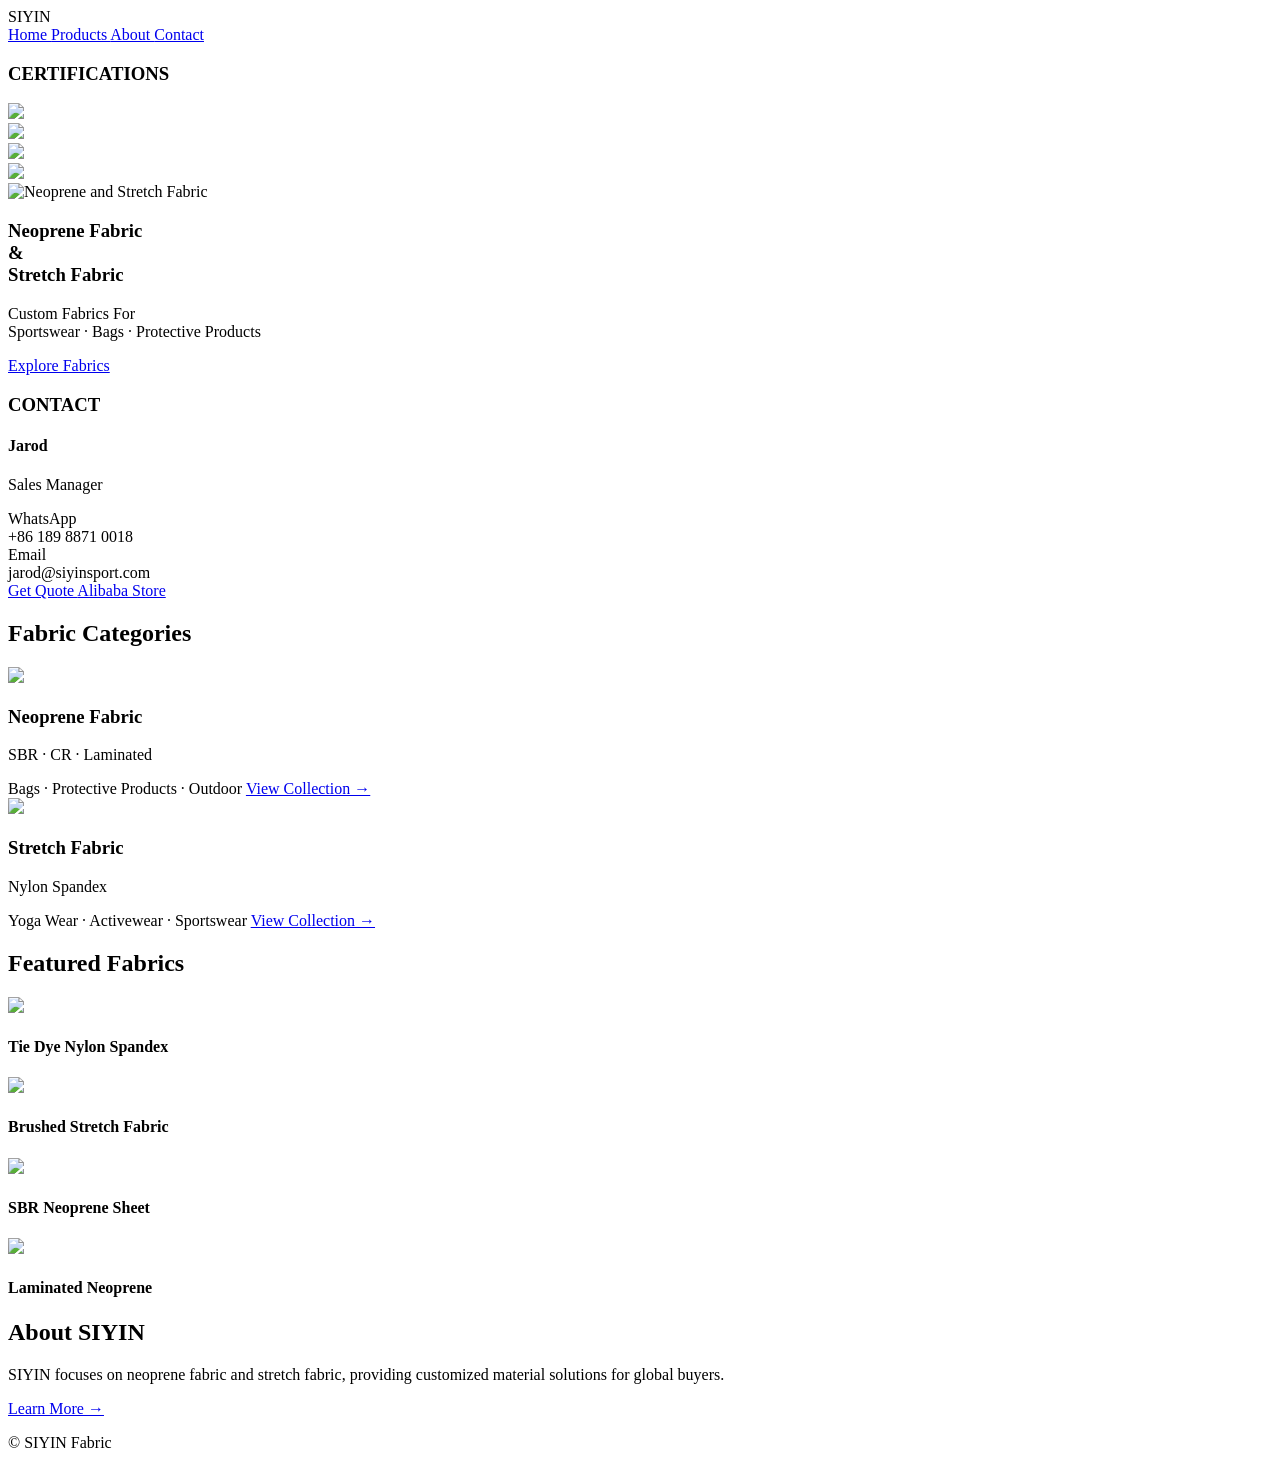
==== commit 998ed904: "Revise title and description in index.html Updated the title and description meta tags for clarity a" ====
--- a/index.html
+++ b/index.html
@@ -9,13 +9,12 @@
 
 
 <title>
-SIYIN Fabric | Neoprene Fabric & Stretch Fabric Manufacturer
+SIYIN Fabric | Neoprene Fabric & Stretch Fabric
 </title>
 
 
-<meta name="description" content="
-SIYIN supplies neoprene fabric and stretch fabric for sportswear, yoga wear, bags and functional products.
-">
+<meta name="description"
+content="SIYIN supplies neoprene fabric and stretch fabric for sportswear, bags and protective products.">
 
 
 <link rel="stylesheet" href="styles.css">
@@ -27,73 +26,370 @@
 <body>
 
 
-<!-- NAV -->
-
-<div data-nav></div>
-
-
-
-
-
-<!-- =========================
-HERO BANNER
-========================= -->
-
-
-<section class="hero-banner">
+
+<!-- HEADER -->
+
+<header class="header">
+
+<div class="container nav">
+
+
+<div class="logo">
+SIYIN
+</div>
+
+
+<nav>
+
+<a href="index.html">
+Home
+</a>
+
+<a href="products.html">
+Products
+</a>
+
+<a href="about.html">
+About
+</a>
+
+<a href="contact.html">
+Contact
+</a>
+
+
+</nav>
+
+
+</div>
+
+</header>
+
+
+
+
+
+
+
+<!-- ======================
+TOP AREA
+====================== -->
+
+
+<section class="top-area container">
+
+
+
+
+
+<!-- CERTIFICATIONS -->
+
+
+<aside class="cert-sidebar">
+
+
+<h3>
+CERTIFICATIONS
+</h3>
+
+
+
+<div class="cert-logo">
+
+<img src="images/sgs.png">
+
+</div>
+
+
+
+<div class="cert-logo">
+
+<img src="images/grs.png">
+
+</div>
+
+
+
+<div class="cert-logo">
+
+<img src="images/reach.png">
+
+</div>
+
+
+
+<div class="cert-logo">
+
+<img src="images/oeko.png">
+
+</div>
+
+
+
+</aside>
+
+
+
+
+
+
+
+
+
+<!-- MAIN -->
+
+
+
+<section class="main-home">
+
+
+
+<div class="hero-box">
 
 
 <img src="images/home-banner.jpg"
-alt="SIYIN Performance Fabric">
-
-
-<div class="hero-overlay">
+alt="Neoprene and Stretch Fabric">
+
+
+
+<div class="hero-content">
+
+
+
+<h1>
+
+Neoprene Fabric
+<br>
+&
+<br>
+Stretch Fabric
+
+</h1>
+
+
+
+<p>
+
+Custom Fabrics For
+
+<br>
+
+Sportswear · Bags · Protective Products
+
+</p>
+
+
+
+
+<a href="products.html"
+class="btn">
+
+Explore Fabrics
+
+</a>
+
+
+
+</div>
+
+
+</div>
+
+
+
+</section>
+
+
+
+
+
+
+
+
+<!-- CONTACT -->
+
+
+
+<aside class="contact-sidebar">
+
+
+<h3>
+CONTACT
+</h3>
+
+
+
+<h4>
+Jarod
+</h4>
+
+
+<p>
+Sales Manager
+</p>
+
+
+
+<div class="contact-line">
+
+WhatsApp
+
+<br>
+
++86 189 8871 0018
+
+</div>
+
+
+
+
+<div class="contact-line">
+
+Email
+
+<br>
+
+jarod@siyinsport.com
+
+</div>
+
+
+
+
+
+<a href="#" class="quote-btn">
+
+Get Quote
+
+</a>
+
+
+
+
+<a href="#" class="alibaba-link">
+
+Alibaba Store
+
+</a>
+
+
+
+</aside>
+
+
+
+</section>
+
+
+
+
+
+
+
+
+
+<!-- ======================
+CATEGORY
+====================== -->
+
+
+<section class="section">
 
 
 <div class="container">
 
 
-<div class="hero-copy">
-
-
-<div class="eyebrow">
-
-SIYIN Performance Fabric
-
-</div>
-
-
-
-<h1>
-
-Performance Fabrics
-For Sports & Functional Products
-
-</h1>
-
+<h2>
+Fabric Categories
+</h2>
+
+
+
+<div class="category-grid">
+
+
+
+
+
+<div class="category-card">
+
+
+<img src="images/neoprene-category.jpg">
+
+
+<h3>
+Neoprene Fabric
+</h3>
 
 
 <p>
 
-Neoprene Fabric and Stretch Fabric
-for global brands, manufacturers
-and product developers.
+SBR · CR · Laminated
 
 </p>
 
 
 
-
-<a class="btn"
-href="products.html">
-
-Explore Fabrics
-
-</a>
-
-
-
-</div>
+<span>
+
+Bags · Protective Products · Outdoor
+
+</span>
+
+
+
+<a href="neoprene-fabric.html">
+
+View Collection →
+
+</a>
+
+
+</div>
+
+
+
+
+
+
+
+<div class="category-card">
+
+
+<img src="images/stretch-category.jpg">
+
+
+<h3>
+Stretch Fabric
+</h3>
+
+
+<p>
+
+Nylon Spandex
+
+</p>
+
+
+
+<span>
+
+Yoga Wear · Activewear · Sportswear
+
+</span>
+
+
+
+<a href="stretch-fabric.html">
+
+View Collection →
+
+</a>
+
+
+</div>
+
+
 
 
 </div>
@@ -112,619 +408,161 @@
 
 
 
-
-<!-- =========================
-FABRIC CATEGORY
-========================= -->
-
-
-<section class="section">
+<!-- ======================
+FEATURE PRODUCTS
+====================== -->
+
+
+<section class="section light">
 
 
 <div class="container">
 
 
-<div class="section-head">
-
-
 <h2>
-
-Fabric Categories
-
+Featured Fabrics
 </h2>
 
 
+
+
+<div class="product-grid">
+
+
+
+<div class="product-card">
+
+<img src="images/tie-dye.jpg">
+
+<h4>
+Tie Dye Nylon Spandex
+</h4>
+
+</div>
+
+
+
+
+<div class="product-card">
+
+<img src="images/brushed.jpg">
+
+<h4>
+Brushed Stretch Fabric
+</h4>
+
+</div>
+
+
+
+
+<div class="product-card">
+
+<img src="images/sbr.jpg">
+
+<h4>
+SBR Neoprene Sheet
+</h4>
+
+</div>
+
+
+
+
+<div class="product-card">
+
+<img src="images/laminated.jpg">
+
+<h4>
+Laminated Neoprene
+</h4>
+
+</div>
+
+
+
+
+</div>
+
+
+</div>
+
+
+</section>
+
+
+
+
+
+
+
+
+
+
+<!-- ======================
+ABOUT
+====================== -->
+
+
+<section class="about-mini">
+
+
+<div class="container">
+
+
+<h2>
+About SIYIN
+</h2>
+
+
+
 <p>
 
-Choose your material type first.
+SIYIN focuses on neoprene fabric and stretch fabric,
+providing customized material solutions for global buyers.
 
 </p>
 
 
-</div>
-
-
-
-
-
-<div class="category-grid">
-
-
-
-
-
-<!-- NEOPRENE -->
-
-
-<div class="category-card">
-
-
-<img src="images/neoprene.jpg"
-alt="Neoprene Fabric">
-
-
-
-<div class="category-content">
-
-
-<h3>
-
-Neoprene Fabric
-
-</h3>
+
+<a href="about.html">
+
+Learn More →
+
+</a>
+
+
+
+</div>
+
+
+</section>
+
+
+
+
+
+
+
+<footer>
+
+
+<div class="container">
 
 
 <p>
 
-SBR · CR · Laminated Neoprene
+© SIYIN Fabric
 
 </p>
 
 
-
-<div class="tags">
-
-
-<span>
-SBR
-</span>
-
-
-<span>
-CR
-</span>
-
-
-<span>
-Laminated
-</span>
-
-
-<span>
-Printed
-</span>
-
-
-<span>
-Embossed
-</span>
-
-
-</div>
-
-
-
-<a class="text-link"
-href="neoprene-fabric.html">
-
-View Collection →
-
-</a>
-
-
-</div>
-
-
-</div>
-
-
-
-
-
-
-
-
-
-<!-- STRETCH -->
-
-
-<div class="category-card">
-
-
-<img src="images/stretch.jpg"
-alt="Stretch Fabric">
-
-
-
-<div class="category-content">
-
-
-<h3>
-
-Stretch Fabric
-
-</h3>
-
-
-<p>
-
-Nylon Spandex · Activewear Fabric
-
-</p>
-
-
-
-<div class="tags">
-
-
-<span>
-Tie Dye
-</span>
-
-
-<span>
-Brushed
-</span>
-
-
-<span>
-Matte
-</span>
-
-
-<span>
-Printed
-</span>
-
-
-<span>
-4-Way Stretch
-</span>
-
-
-</div>
-
-
-
-<a class="text-link"
-href="yoga-fabric.html">
-
-View Collection →
-
-</a>
-
-
-</div>
-
-
-</div>
-
-
-
-
-</div>
-
-
-</div>
-
-
-</section>
-
-
-
-
-
-
-
-
-
-<!-- =========================
-POPULAR PRODUCTS
-========================= -->
-
-
-<section class="section soft">
-
-
-<div class="container">
-
-
-<div class="section-head">
-
-
-<h2>
-
-Popular Fabrics
-
-</h2>
-
-
-<p>
-
-Selected materials for common applications.
-
-</p>
-
-
-</div>
-
-
-
-
-
-<div class="product-grid">
-
-
-
-
-
-<div class="product-card">
-
-
-<img src="images/tie-dye.jpg">
-
-
-<div>
-
-
-<h3>
-
-220gsm Tie Dye Nylon Spandex
-
-</h3>
-
-
-<p>
-
-Yoga Wear · Leggings · Activewear
-
-</p>
-
-
-</div>
-
-
-</div>
-
-
-
-
-
-
-<div class="product-card">
-
-
-<img src="images/brushed.jpg">
-
-
-<div>
-
-
-<h3>
-
-230gsm Brushed Fabric
-
-</h3>
-
-
-<p>
-
-Soft Hand Feel · Sportswear
-
-</p>
-
-
-</div>
-
-
-</div>
-
-
-
-
-
-
-<div class="product-card">
-
-
-<img src="images/sbr-sheet.jpg">
-
-
-<div>
-
-
-<h3>
-
-SBR Neoprene Sheet
-
-</h3>
-
-
-<p>
-
-Wetsuits · Bags · Protective Products
-
-</p>
-
-
-</div>
-
-
-</div>
-
-
-
-
-
-
-<div class="product-card">
-
-
-<img src="images/laminated.jpg">
-
-
-<div>
-
-
-<h3>
-
-Laminated Neoprene Fabric
-
-</h3>
-
-
-<p>
-
-Nylon · Polyester · Spandex Backing
-
-</p>
-
-
-</div>
-
-
-</div>
-
-
-
-
-
-</div>
-
-
-</div>
-
-
-</section>
-
-
-
-
-
-
-
-
-
-<!-- =========================
-APPLICATIONS
-========================= -->
-
-
-<section class="section">
-
-
-<div class="container">
-
-
-<h2>
-
-Applications
-
-</h2>
-
-
-
-
-
-<div class="application-grid">
-
-
-<div class="application-item">
-
-Yoga Wear
-
-</div>
-
-
-<div class="application-item">
-
-Sportswear
-
-</div>
-
-
-<div class="application-item">
-
-Wetsuits
-
-</div>
-
-
-<div class="application-item">
-
-Bags & Protection
-
-</div>
-
-
-
-</div>
-
-
-</div>
-
-
-</section>
-
-
-
-
-
-
-
-
-
-<!-- =========================
-TRUST
-========================= -->
-
-
-<section class="trust">
-
-
-<div class="container">
-
-
-<div class="trust-grid">
-
-
-<div>
-
-<strong>
-20+
-</strong>
-
-Industry Experience
-
-</div>
-
-
-
-
-<div>
-
-<strong>
-8000㎡
-</strong>
-
-Factory
-
-</div>
-
-
-
-
-
-<div>
-
-<strong>
-70+
-</strong>
-
-Machines
-
-</div>
-
-
-
-
-
-<div>
-
-<strong>
-SGS
-</strong>
-
-Quality Certified
-
-</div>
-
-
-
-
-</div>
-
-
-</div>
-
-
-</section>
-
-
-
-
-
-
-
-
-
-<!-- =========================
-CTA
-========================= -->
-
-
-<section class="cta">
-
-
-<div class="container">
-
-
-<h2>
-
-Need The Right Fabric?
-
-</h2>
-
-
-
-<p>
-
-Tell us your application,
-material requirement and quantity.
-
-</p>
-
-
-
-<br>
-
-
-<a class="btn"
-href="contact.html">
-
-Get Quote
-
-</a>
-
-
-
-</div>
-
-
-</section>
-
-
-
-
-
-
-
-
-<div data-footer></div>
-
-
-
-<script src="products.js"></script>
+</div>
+
+
+</footer>
+
+
 
 
 </body>
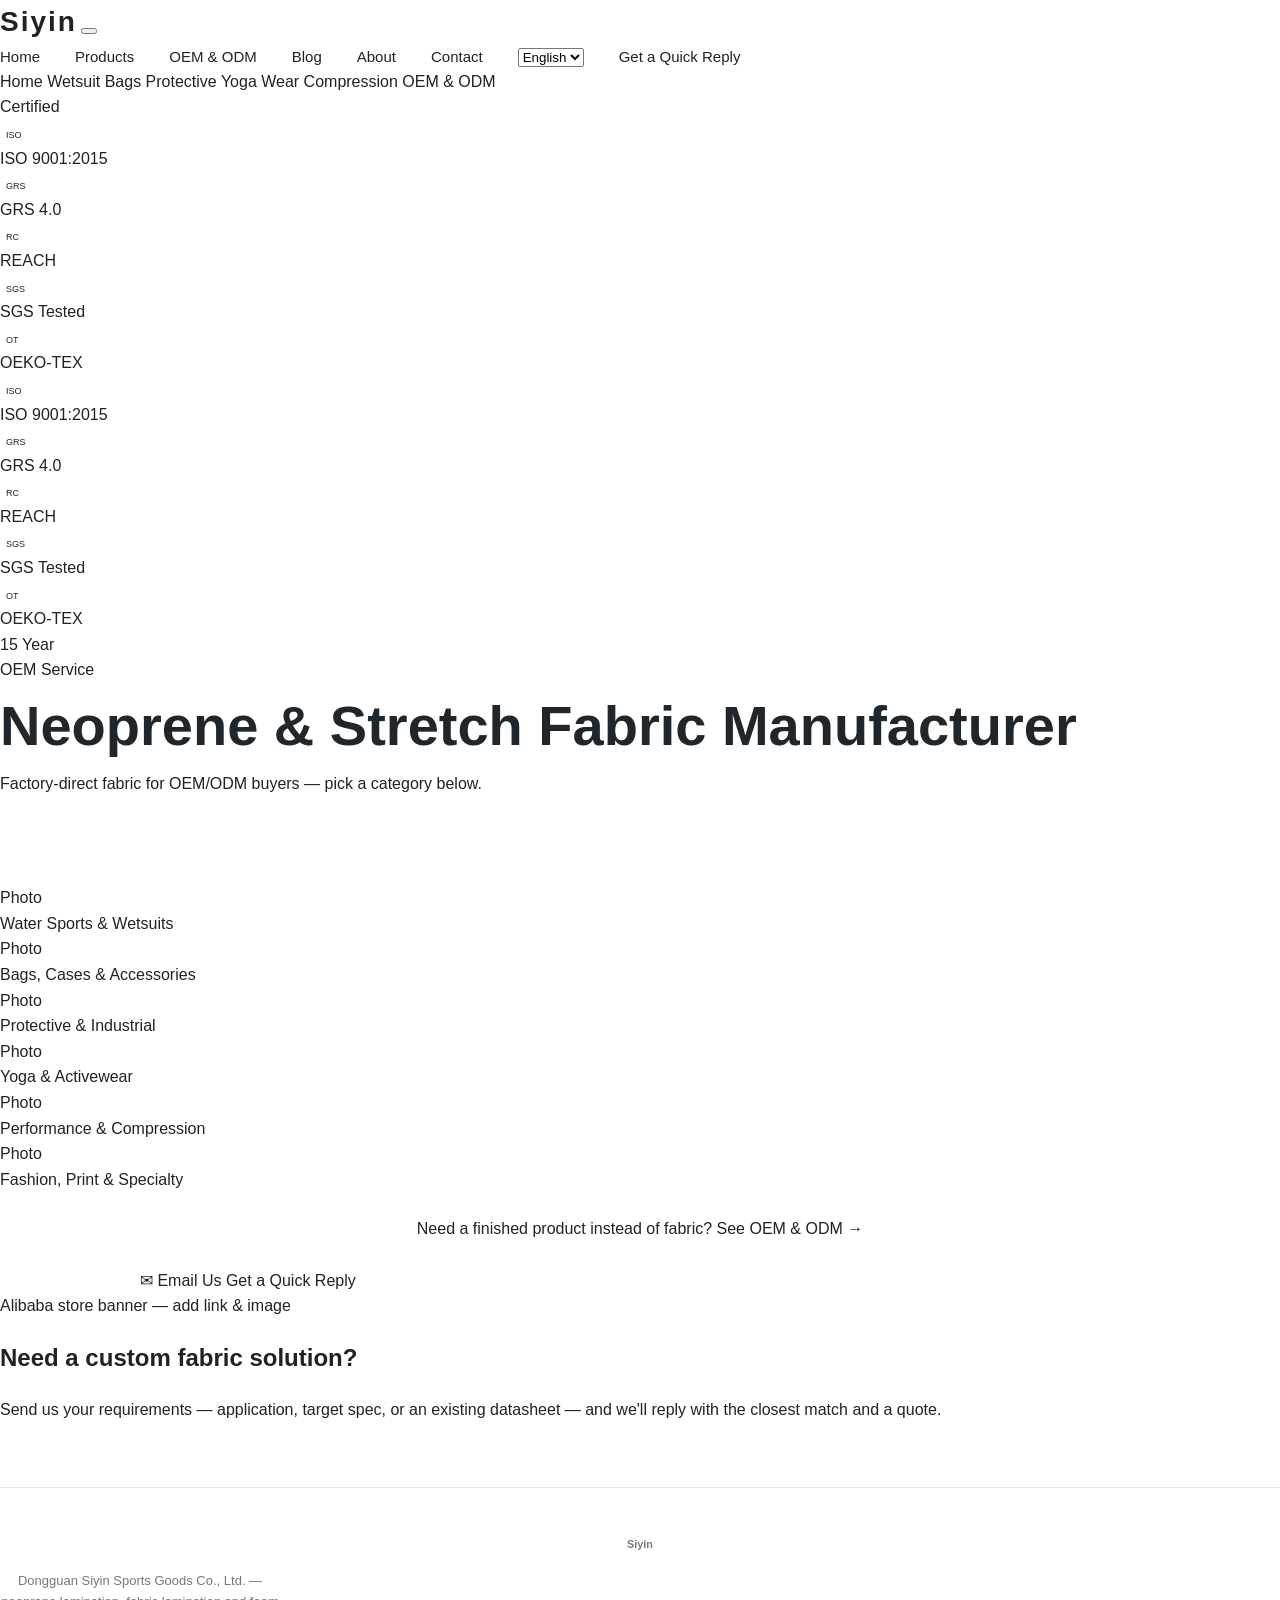
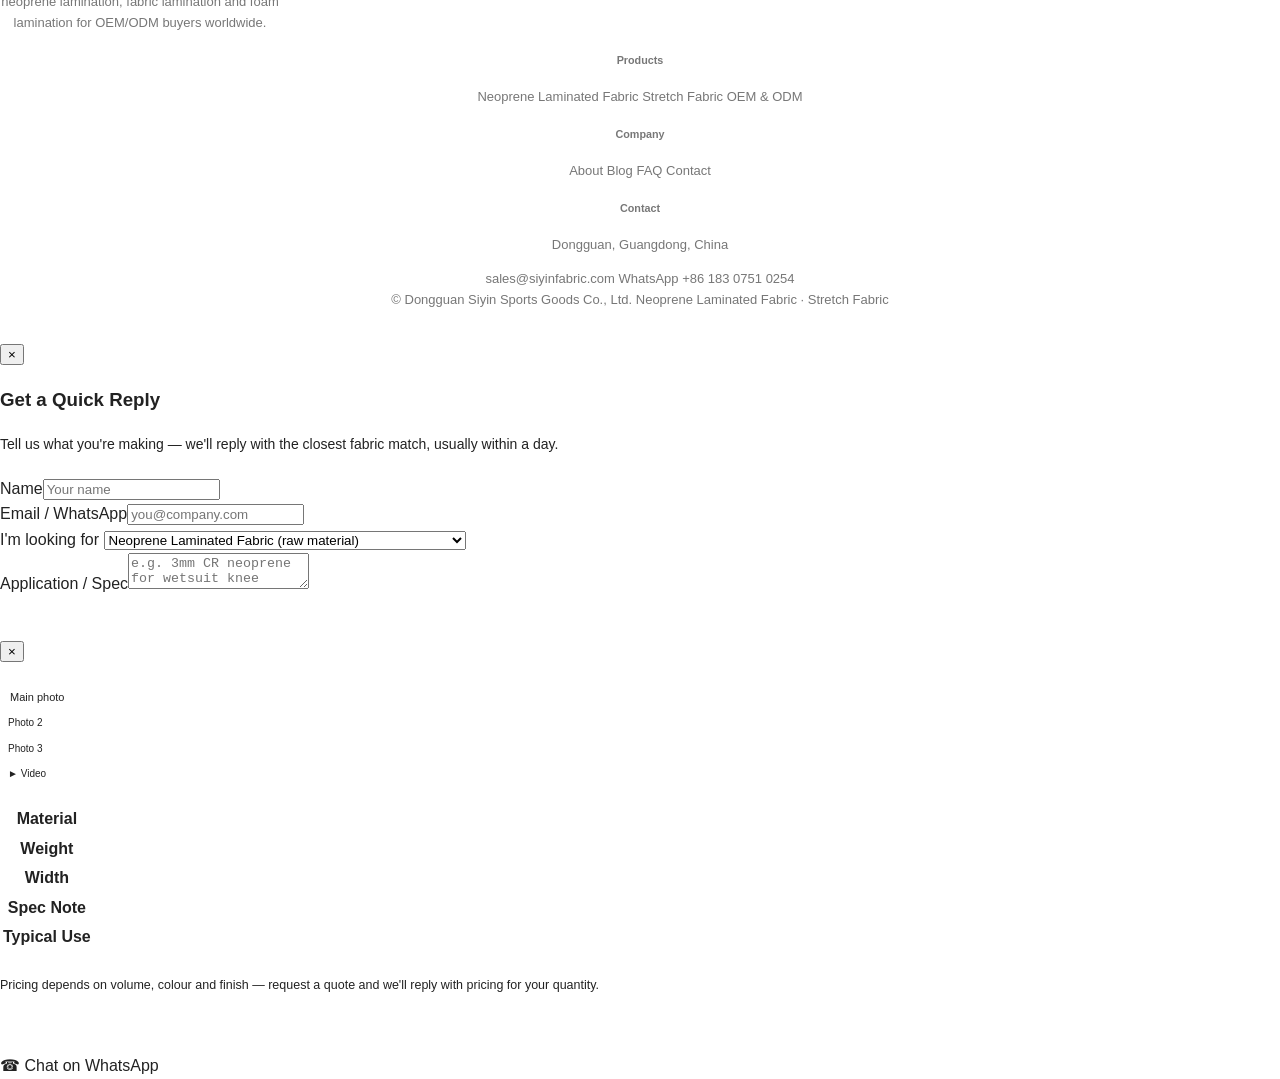
==== commit 2eca47b5: "Refactor index.html for SEO and layout improvements Updated HTML structure and meta tags for better " ====
--- a/index.html
+++ b/index.html
@@ -1,571 +1,299 @@
-<!doctype html>
+<!DOCTYPE html>
 <html lang="en">
-
 <head>
-
-<meta charset="utf-8">
-
-<meta name="viewport" content="width=device-width, initial-scale=1">
-
-
-<title>
-SIYIN Fabric | Neoprene Fabric & Stretch Fabric
-</title>
-
-
-<meta name="description"
-content="SIYIN supplies neoprene fabric and stretch fabric for sportswear, bags and protective products.">
-
-
-<link rel="stylesheet" href="styles.css">
-
+<meta charset="UTF-8">
+<meta name="viewport" content="width=device-width,initial-scale=1">
+<title>Neoprene Laminated Fabric & Stretch Fabric Manufacturer | Siyin</title>
+<meta name="description" content="Siyin manufactures neoprene laminated fabric and stretch fabric for OEM/ODM buyers worldwide.">
+<link rel="preconnect" href="https://fonts.googleapis.com">
+<link href="https://fonts.googleapis.com/css2?family=Inter:wght@400;500;600;700;800&display=swap" rel="stylesheet">
+<link rel="stylesheet" href="style.css">
+
+<script>
+// --- i18n scaffold ---------------------------------------------------
+// Only "en" is populated today. To add a language: add a key below with
+// the same data-i18n names, then add an <option> in every .lang-switch.
+const SIYIN_I18N = {
+  en: {} // strings are authored directly in HTML for now; this object
+         // is the hook point for future language packs.
+};
+function setLanguage(code){
+  document.documentElement.setAttribute('lang', code);
+  localStorage_note = code; // placeholder — swap for real string swap once packs exist
+}
+</script>
 
 </head>
-
-
 <body>
 
-
-
-<!-- HEADER -->
-
-<header class="header">
-
-<div class="container nav">
-
-
-<div class="logo">
-SIYIN
+<header class="site">
+  <div class="wrap">
+    <a href="index.html" class="logo"><span class="dot"></span>Siyin</a>
+    <button class="menu-toggle" id="menuToggle" onclick="toggleMobileNav()" aria-label="Menu">
+      <span></span><span></span><span></span>
+    </button>
+    <nav class="main" id="mainNav">
+      <a href="index.html" class="active">Home</a>
+      <span class="dropdown">
+        <a href="#" class=" " onclick="return toggleMobileDropdown(event)">Products</a>
+        <div class="dropdown-menu mega mega-full">
+          <div class="mega-col">
+            <a href="neoprene-laminated-fabric.html" class="mega-col-head">
+              <div class="mega-img media-ph"><span class="ph-label" style="font-size:10px;padding:4px 8px;">Photo</span></div>
+              <span class="mega-label">Neoprene Laminated Fabric</span>
+            </a>
+            <a href="neoprene-laminated-fabric.html#water-sports" class="mega-sub">Water Sports &amp; Wetsuits</a>
+            <a href="neoprene-laminated-fabric.html#bags-cases" class="mega-sub">Bags, Cases &amp; Accessories</a>
+            <a href="neoprene-laminated-fabric.html#protective" class="mega-sub">Protective, Medical &amp; Industrial</a>
+          </div>
+          <div class="mega-col">
+            <a href="stretch-fabric.html" class="mega-col-head">
+              <div class="mega-img media-ph"><span class="ph-label" style="font-size:10px;padding:4px 8px;">Photo</span></div>
+              <span class="mega-label">Stretch Fabric</span>
+            </a>
+            <a href="stretch-fabric.html#yoga" class="mega-sub">Yoga &amp; Everyday Activewear</a>
+            <a href="stretch-fabric.html#performance" class="mega-sub">Performance &amp; Compression</a>
+            <a href="stretch-fabric.html#fashion" class="mega-sub">Fashion, Print &amp; Specialty</a>
+          </div>
+        </div>
+      </span>
+      <a href="oem-odm.html" class="">OEM &amp; ODM</a>
+      <a href="blog.html" class="">Blog</a>
+      <a href="about.html" class="">About</a>
+      <a href="contact.html" class="">Contact</a>
+      <span class="lang-switch">
+        <select onchange="setLanguage(this.value)">
+          <option value="en" selected>English</option>
+        </select>
+      </span>
+      <a href="#" class="nav-cta" onclick="openQuickReply();return false;">Get a Quick Reply</a>
+    </nav>
+  </div>
+</header>
+<script>
+function toggleMobileNav(){
+  document.getElementById('mainNav').classList.toggle('open');
+  document.getElementById('menuToggle').classList.toggle('open');
+}
+function toggleMobileDropdown(e){
+  if(window.innerWidth <= 960){
+    e.preventDefault();
+    e.currentTarget.parentNode.classList.toggle('open');
+    return false;
+  }
+}
+</script>
+
+<section class="quick-strip">
+  <div class="wrap">
+    <a href="index.html">Home</a>
+    <a href="neoprene-laminated-fabric.html#water-sports">Wetsuit</a>
+    <a href="neoprene-laminated-fabric.html#bags-cases">Bags</a>
+    <a href="neoprene-laminated-fabric.html#protective">Protective</a>
+    <a href="stretch-fabric.html#yoga">Yoga Wear</a>
+    <a href="stretch-fabric.html#performance">Compression</a>
+    <a href="oem-odm.html">OEM &amp; ODM</a>
+  </div>
+</section>
+
+<div class="wrap three-col">
+
+  <aside class="rail-left">
+    <div class="rail-title">Certified</div>
+    <div class="cert-scroll">
+      <div class="cert-track">
+        <div class="cert-chip"><div class="media-ph cert-icon"><span class="ph-label" style="font-size:9px;padding:3px 6px;">ISO</span></div><span>ISO 9001:2015</span></div>
+        <div class="cert-chip"><div class="media-ph cert-icon"><span class="ph-label" style="font-size:9px;padding:3px 6px;">GRS</span></div><span>GRS 4.0</span></div>
+        <div class="cert-chip"><div class="media-ph cert-icon"><span class="ph-label" style="font-size:9px;padding:3px 6px;">RC</span></div><span>REACH</span></div>
+        <div class="cert-chip"><div class="media-ph cert-icon"><span class="ph-label" style="font-size:9px;padding:3px 6px;">SGS</span></div><span>SGS Tested</span></div>
+        <div class="cert-chip"><div class="media-ph cert-icon"><span class="ph-label" style="font-size:9px;padding:3px 6px;">OT</span></div><span>OEKO-TEX</span></div>
+        <!-- duplicate set for seamless loop -->
+        <div class="cert-chip"><div class="media-ph cert-icon"><span class="ph-label" style="font-size:9px;padding:3px 6px;">ISO</span></div><span>ISO 9001:2015</span></div>
+        <div class="cert-chip"><div class="media-ph cert-icon"><span class="ph-label" style="font-size:9px;padding:3px 6px;">GRS</span></div><span>GRS 4.0</span></div>
+        <div class="cert-chip"><div class="media-ph cert-icon"><span class="ph-label" style="font-size:9px;padding:3px 6px;">RC</span></div><span>REACH</span></div>
+        <div class="cert-chip"><div class="media-ph cert-icon"><span class="ph-label" style="font-size:9px;padding:3px 6px;">SGS</span></div><span>SGS Tested</span></div>
+        <div class="cert-chip"><div class="media-ph cert-icon"><span class="ph-label" style="font-size:9px;padding:3px 6px;">OT</span></div><span>OEKO-TEX</span></div>
+      </div>
+    </div>
+  </aside>
+
+  <div class="col-center">
+
+    <div class="banner-block media-ph">
+      <div class="banner-overlay">
+        <div class="banner-badge">15 Year<br><span>OEM Service</span></div>
+        <h1>Neoprene &amp; Stretch Fabric Manufacturer</h1>
+        <p>Factory-direct fabric for OEM/ODM buyers &mdash; pick a category below.</p>
+        <a href="#" class="btn primary" onclick="openQuickReply();return false;">Get a Quick Reply</a>
+      </div>
+    </div>
+
+    <div class="prod-grid" style="margin-top:24px;">
+      <a href="neoprene-laminated-fabric.html#water-sports" class="prod-tile">
+        <div class="prod-tile-img media-ph"><span class="ph-label">Photo</span></div>
+        <span class="prod-tile-label">Water Sports &amp; Wetsuits</span>
+      </a>
+      <a href="neoprene-laminated-fabric.html#bags-cases" class="prod-tile">
+        <div class="prod-tile-img media-ph"><span class="ph-label">Photo</span></div>
+        <span class="prod-tile-label">Bags, Cases &amp; Accessories</span>
+      </a>
+      <a href="neoprene-laminated-fabric.html#protective" class="prod-tile">
+        <div class="prod-tile-img media-ph"><span class="ph-label">Photo</span></div>
+        <span class="prod-tile-label">Protective &amp; Industrial</span>
+      </a>
+      <a href="stretch-fabric.html#yoga" class="prod-tile">
+        <div class="prod-tile-img media-ph"><span class="ph-label">Photo</span></div>
+        <span class="prod-tile-label">Yoga &amp; Activewear</span>
+      </a>
+      <a href="stretch-fabric.html#performance" class="prod-tile">
+        <div class="prod-tile-img media-ph"><span class="ph-label">Photo</span></div>
+        <span class="prod-tile-label">Performance &amp; Compression</span>
+      </a>
+      <a href="stretch-fabric.html#fashion" class="prod-tile">
+        <div class="prod-tile-img media-ph"><span class="ph-label">Photo</span></div>
+        <span class="prod-tile-label">Fashion, Print &amp; Specialty</span>
+      </a>
+    </div>
+
+    <div style="text-align:center;margin-top:24px;">
+      <a href="oem-odm.html" class="go">Need a finished product instead of fabric? See OEM &amp; ODM &rarr;</a>
+    </div>
+
+  </div>
+
+  <aside class="rail-right">
+    <div class="contact-card-mini">
+      <div class="rail-title" style="color:#fff;">Talk to Us</div>
+      <a href="https://wa.me/8618307510254" target="_blank" rel="noopener" class="rail-btn whatsapp">&#9742; WhatsApp</a>
+      <a href="mailto:sales@siyinfabric.com" class="rail-btn">&#9993; Email Us</a>
+      <a href="#" onclick="openQuickReply();return false;" class="rail-btn ghost">Get a Quick Reply</a>
+    </div>
+    <a href="#" class="alibaba-entry media-ph">
+      <span class="ph-label">Alibaba store banner — add link &amp; image</span>
+    </a>
+  </aside>
+
 </div>
 
 
-<nav>
-
-<a href="index.html">
-Home
+<section>
+  <div class="cta-band">
+    <div class="wrap">
+      <div>
+        <h2>Need a custom fabric solution?</h2>
+        <p>Send us your requirements — application, target spec, or an existing datasheet — and we'll reply with the closest match and a quote.</p>
+      </div>
+      <a href="#" class="btn on-dark" onclick="openQuickReply();return false;">Get Free Quote</a>
+    </div>
+  </div>
+</section>
+
+
+<footer>
+  <div class="wrap">
+    <div class="foot-grid">
+      <div class="foot-col">
+        <h5>Siyin</h5>
+        <p style="max-width:280px;">Dongguan Siyin Sports Goods Co., Ltd. — neoprene lamination, fabric lamination and foam lamination for OEM/ODM buyers worldwide.</p>
+      </div>
+      <div class="foot-col">
+        <h5>Products</h5>
+        <a href="neoprene-laminated-fabric.html">Neoprene Laminated Fabric</a>
+        <a href="stretch-fabric.html">Stretch Fabric</a>
+        <a href="oem-odm.html">OEM &amp; ODM</a>
+      </div>
+      <div class="foot-col">
+        <h5>Company</h5>
+        <a href="about.html">About</a>
+        <a href="blog.html">Blog</a>
+        <a href="faq.html">FAQ</a>
+        <a href="contact.html">Contact</a>
+      </div>
+      <div class="foot-col">
+        <h5>Contact</h5>
+        <p>Dongguan, Guangdong, China</p>
+        <a href="mailto:sales@siyinfabric.com">sales@siyinfabric.com</a>
+        <a href="https://wa.me/8618307510254">WhatsApp +86 183 0751 0254</a>
+      </div>
+    </div>
+    <div class="foot-bottom">
+      <span>&copy; Dongguan Siyin Sports Goods Co., Ltd.</span>
+      <span>Neoprene Laminated Fabric &middot; Stretch Fabric</span>
+    </div>
+  </div>
+</footer>
+
+<div class="qr-overlay" id="qrOverlay" onclick="if(event.target===this)closeQuickReply();">
+  <div class="qr-modal">
+    <button class="qr-close" onclick="closeQuickReply()">&times;</button>
+    <h3 id="qrTitle">Get a Quick Reply</h3>
+    <p style="font-size:14px;color:var(--ink-soft);margin:8px 0 20px;">Tell us what you're making — we'll reply with the closest fabric match, usually within a day.</p>
+    <div class="field"><label>Name</label><input type="text" placeholder="Your name"></div>
+    <div class="field"><label>Email / WhatsApp</label><input type="text" placeholder="you@company.com"></div>
+    <div class="field"><label>I'm looking for</label>
+      <select id="qrInterest">
+        <option value="neoprene_fabric">Neoprene Laminated Fabric (raw material)</option>
+        <option value="stretch_fabric">Stretch Fabric (raw material)</option>
+        <option value="yoga_apparel">OEM/ODM Yoga &amp; Activewear (finished clothing)</option>
+        <option value="other_finished">Other Finished Product (bottle sleeve, laptop sleeve, etc.)</option>
+        <option value="other">Not sure — need advice</option>
+      </select>
+    </div>
+    <div class="field"><label>Application / Spec</label><textarea id="qrSpec" placeholder="e.g. 3mm CR neoprene for wetsuit knee panels"></textarea></div>
+    <button type="button" class="btn primary" style="width:100%;justify-content:center;" onclick="alert('Demo form — connect to Formspree or your CRM before publishing.')">Send &amp; Get a Quick Reply</button>
+  </div>
+</div>
+
+<div class="qr-overlay" id="pmOverlay" onclick="if(event.target===this)closeProductModal();">
+  <div class="qr-modal" id="pmModal">
+    <button class="qr-close" onclick="closeProductModal()">&times;</button>
+    <div class="label" id="pmId" style="margin-bottom:8px;"></div>
+    <h3 id="pmName"></h3>
+    <div class="pm-gallery">
+      <div class="media-ph pm-main"><span class="ph-label" style="font-size:11px;padding:5px 10px;">Main photo</span></div>
+      <div class="pm-thumbs">
+        <div class="media-ph"><span class="ph-label" style="font-size:10px;padding:4px 8px;">Photo 2</span></div>
+        <div class="media-ph"><span class="ph-label" style="font-size:10px;padding:4px 8px;">Photo 3</span></div>
+        <div class="media-ph"><span class="ph-label" style="font-size:10px;padding:4px 8px;">&#9658; Video</span></div>
+      </div>
+    </div>
+    <table class="info-table" style="margin:18px 0;">
+      <tr><th>Material</th><td id="pmMat"></td></tr>
+      <tr><th>Weight</th><td id="pmGsm"></td></tr>
+      <tr><th>Width</th><td id="pmWidth"></td></tr>
+      <tr><th>Spec Note</th><td id="pmNote"></td></tr>
+      <tr><th>Typical Use</th><td id="pmApp"></td></tr>
+    </table>
+    <p style="font-size:14.5px;color:var(--ink-soft);margin-bottom:14px;" id="pmDesc"></p>
+    <div class="p-tags" id="pmTags" style="margin-bottom:22px;"></div>
+    <p style="font-size:12.5px;color:var(--ink-faint);margin-bottom:16px;">Pricing depends on volume, colour and finish — request a quote and we'll reply with pricing for your quantity.</p>
+    <button type="button" class="btn primary" style="width:100%;justify-content:center;" onclick="closeProductModal();openQuickReply();">Request a Quote for This Fabric</button>
+  </div>
+</div>
+
+<a class="helper-bubble whatsapp-bubble" href="https://wa.me/8618307510254?text=Hi%2C%20I%27d%20like%20to%20ask%20about%20your%20neoprene%2Fstretch%20fabric" target="_blank" rel="noopener">
+  <span>&#9742; Chat on WhatsApp</span>
 </a>
-
-<a href="products.html">
-Products
-</a>
-
-<a href="about.html">
-About
-</a>
-
-<a href="contact.html">
-Contact
-</a>
-
-
-</nav>
-
-
-</div>
-
-</header>
-
-
-
-
-
-
-
-<!-- ======================
-TOP AREA
-====================== -->
-
-
-<section class="top-area container">
-
-
-
-
-
-<!-- CERTIFICATIONS -->
-
-
-<aside class="cert-sidebar">
-
-
-<h3>
-CERTIFICATIONS
-</h3>
-
-
-
-<div class="cert-logo">
-
-<img src="images/sgs.png">
-
-</div>
-
-
-
-<div class="cert-logo">
-
-<img src="images/grs.png">
-
-</div>
-
-
-
-<div class="cert-logo">
-
-<img src="images/reach.png">
-
-</div>
-
-
-
-<div class="cert-logo">
-
-<img src="images/oeko.png">
-
-</div>
-
-
-
-</aside>
-
-
-
-
-
-
-
-
-
-<!-- MAIN -->
-
-
-
-<section class="main-home">
-
-
-
-<div class="hero-box">
-
-
-<img src="images/home-banner.jpg"
-alt="Neoprene and Stretch Fabric">
-
-
-
-<div class="hero-content">
-
-
-
-<h1>
-
-Neoprene Fabric
-<br>
-&
-<br>
-Stretch Fabric
-
-</h1>
-
-
-
-<p>
-
-Custom Fabrics For
-
-<br>
-
-Sportswear · Bags · Protective Products
-
-</p>
-
-
-
-
-<a href="products.html"
-class="btn">
-
-Explore Fabrics
-
-</a>
-
-
-
-</div>
-
-
-</div>
-
-
-
-</section>
-
-
-
-
-
-
-
-
-<!-- CONTACT -->
-
-
-
-<aside class="contact-sidebar">
-
-
-<h3>
-CONTACT
-</h3>
-
-
-
-<h4>
-Jarod
-</h4>
-
-
-<p>
-Sales Manager
-</p>
-
-
-
-<div class="contact-line">
-
-WhatsApp
-
-<br>
-
-+86 189 8871 0018
-
-</div>
-
-
-
-
-<div class="contact-line">
-
-Email
-
-<br>
-
-jarod@siyinsport.com
-
-</div>
-
-
-
-
-
-<a href="#" class="quote-btn">
-
-Get Quote
-
-</a>
-
-
-
-
-<a href="#" class="alibaba-link">
-
-Alibaba Store
-
-</a>
-
-
-
-</aside>
-
-
-
-</section>
-
-
-
-
-
-
-
-
-
-<!-- ======================
-CATEGORY
-====================== -->
-
-
-<section class="section">
-
-
-<div class="container">
-
-
-<h2>
-Fabric Categories
-</h2>
-
-
-
-<div class="category-grid">
-
-
-
-
-
-<div class="category-card">
-
-
-<img src="images/neoprene-category.jpg">
-
-
-<h3>
-Neoprene Fabric
-</h3>
-
-
-<p>
-
-SBR · CR · Laminated
-
-</p>
-
-
-
-<span>
-
-Bags · Protective Products · Outdoor
-
-</span>
-
-
-
-<a href="neoprene-fabric.html">
-
-View Collection →
-
-</a>
-
-
-</div>
-
-
-
-
-
-
-
-<div class="category-card">
-
-
-<img src="images/stretch-category.jpg">
-
-
-<h3>
-Stretch Fabric
-</h3>
-
-
-<p>
-
-Nylon Spandex
-
-</p>
-
-
-
-<span>
-
-Yoga Wear · Activewear · Sportswear
-
-</span>
-
-
-
-<a href="stretch-fabric.html">
-
-View Collection →
-
-</a>
-
-
-</div>
-
-
-
-
-</div>
-
-
-</div>
-
-
-</section>
-
-
-
-
-
-
-
-
-
-<!-- ======================
-FEATURE PRODUCTS
-====================== -->
-
-
-<section class="section light">
-
-
-<div class="container">
-
-
-<h2>
-Featured Fabrics
-</h2>
-
-
-
-
-<div class="product-grid">
-
-
-
-<div class="product-card">
-
-<img src="images/tie-dye.jpg">
-
-<h4>
-Tie Dye Nylon Spandex
-</h4>
-
-</div>
-
-
-
-
-<div class="product-card">
-
-<img src="images/brushed.jpg">
-
-<h4>
-Brushed Stretch Fabric
-</h4>
-
-</div>
-
-
-
-
-<div class="product-card">
-
-<img src="images/sbr.jpg">
-
-<h4>
-SBR Neoprene Sheet
-</h4>
-
-</div>
-
-
-
-
-<div class="product-card">
-
-<img src="images/laminated.jpg">
-
-<h4>
-Laminated Neoprene
-</h4>
-
-</div>
-
-
-
-
-</div>
-
-
-</div>
-
-
-</section>
-
-
-
-
-
-
-
-
-
-
-<!-- ======================
-ABOUT
-====================== -->
-
-
-<section class="about-mini">
-
-
-<div class="container">
-
-
-<h2>
-About SIYIN
-</h2>
-
-
-
-<p>
-
-SIYIN focuses on neoprene fabric and stretch fabric,
-providing customized material solutions for global buyers.
-
-</p>
-
-
-
-<a href="about.html">
-
-Learn More →
-
-</a>
-
-
-
-</div>
-
-
-</section>
-
-
-
-
-
-
-
-<footer>
-
-
-<div class="container">
-
-
-<p>
-
-© SIYIN Fabric
-
-</p>
-
-
-</div>
-
-
-</footer>
-
-
-
-
+<script>
+function openQuickReply(){document.getElementById('qrOverlay').classList.add('open');}
+function closeQuickReply(){document.getElementById('qrOverlay').classList.remove('open');}
+function openProductModal(el){
+  document.getElementById('pmId').textContent = el.dataset.id;
+  document.getElementById('pmName').textContent = el.dataset.name;
+  document.getElementById('pmMat').textContent = el.dataset.mat;
+  document.getElementById('pmGsm').textContent = el.dataset.gsm;
+  document.getElementById('pmWidth').textContent = el.dataset.width;
+  document.getElementById('pmNote').textContent = el.dataset.note;
+  document.getElementById('pmApp').textContent = (el.dataset.app||'').split('|').join(', ');
+  document.getElementById('pmDesc').textContent = el.dataset.desc;
+  var tagsWrap = document.getElementById('pmTags');
+  tagsWrap.innerHTML = '';
+  el.dataset.tags.split('|').forEach(function(t){
+    var s = document.createElement('span'); s.textContent = t; tagsWrap.appendChild(s);
+  });
+  document.getElementById('pmOverlay').classList.add('open');
+}
+function closeProductModal(){document.getElementById('pmOverlay').classList.remove('open');}
+</script>
 </body>
-
-
 </html>
--- a/style.css
+++ b/style.css
@@ -0,0 +1,1302 @@
+:root {
+
+  --text:#222;
+  --muted:#666;
+  --line:#e5e5e5;
+  --light:#f7f7f7;
+  --white:#fff;
+  --blue:#1d5f91;
+
+}
+
+
+
+*{
+box-sizing:border-box;
+}
+
+
+
+body{
+
+margin:0;
+
+font-family:
+Arial,
+Helvetica,
+sans-serif;
+
+color:var(--text);
+
+background:#fff;
+
+line-height:1.6;
+
+}
+
+
+
+img{
+
+max-width:100%;
+
+display:block;
+
+}
+
+
+
+a{
+
+text-decoration:none;
+
+color:inherit;
+
+}
+
+
+
+.container{
+
+width:1200px;
+
+max-width:calc(100% - 60px);
+
+margin:auto;
+
+}
+
+
+
+
+
+
+
+/* ===================
+HEADER
+=================== */
+
+
+.header{
+
+height:72px;
+
+border-bottom:1px solid var(--line);
+
+background:#fff;
+
+}
+
+
+
+.nav{
+
+height:72px;
+
+display:flex;
+
+align-items:center;
+
+justify-content:space-between;
+
+}
+
+
+
+.logo{
+
+font-size:28px;
+
+font-weight:700;
+
+letter-spacing:2px;
+
+}
+
+
+
+nav{
+
+display:flex;
+
+gap:35px;
+
+font-size:15px;
+
+}
+
+
+
+nav a:hover{
+
+color:var(--blue);
+
+}
+
+
+
+
+
+
+
+
+/* ===================
+TOP THREE AREA
+=================== */
+
+
+.top-area{
+
+display:grid;
+
+grid-template-columns:170px 1fr 170px;
+
+gap:35px;
+
+padding:45px 0 60px;
+
+align-items:start;
+
+}
+
+
+
+
+
+
+/* LEFT CERT */
+
+.cert-sidebar{
+
+padding-top:20px;
+
+text-align:center;
+
+}
+
+
+
+.cert-sidebar h3{
+
+font-size:13px;
+
+letter-spacing:1.5px;
+
+font-weight:500;
+
+color:#777;
+
+margin-bottom:25px;
+
+}
+
+
+
+.cert-logo{
+
+border-bottom:1px solid var(--line);
+
+padding:15px 0;
+
+}
+
+
+
+.cert-logo img{
+
+height:42px;
+
+margin:auto;
+
+object-fit:contain;
+
+}
+
+
+
+.cert-sidebar::after{
+
+content:"";
+
+display:block;
+
+margin-top:20px;
+
+font-size:12px;
+
+color:#888;
+
+}
+
+
+
+
+
+
+
+
+/* ===================
+CENTER HERO
+=================== */
+
+
+.main-home{
+
+width:100%;
+
+}
+
+
+
+.hero-box{
+
+position:relative;
+
+height:430px;
+
+overflow:hidden;
+
+background:#f5f5f5;
+
+}
+
+
+
+.hero-box img{
+
+width:100%;
+
+height:100%;
+
+object-fit:cover;
+
+}
+
+
+
+.hero-content{
+
+position:absolute;
+
+left:45px;
+
+top:50%;
+
+transform:translateY(-50%);
+
+max-width:420px;
+
+}
+
+
+
+.hero-content h1{
+
+font-size:38px;
+
+line-height:1.15;
+
+margin:0 0 18px;
+
+font-weight:600;
+
+}
+
+
+
+.hero-content p{
+
+font-size:16px;
+
+color:#555;
+
+margin-bottom:25px;
+
+}
+
+
+
+.btn{
+
+display:inline-block;
+
+background:#222;
+
+color:#fff;
+
+padding:12px 28px;
+
+font-size:14px;
+
+}
+
+
+
+
+.btn:hover{
+
+background:var(--blue);
+
+}
+
+
+
+
+
+
+
+
+/* ===================
+RIGHT CONTACT
+=================== */
+
+
+.contact-sidebar{
+
+padding-top:20px;
+
+font-size:14px;
+
+}
+
+
+
+.contact-sidebar h3{
+
+font-size:13px;
+
+letter-spacing:1.5px;
+
+font-weight:500;
+
+color:#777;
+
+margin-bottom:25px;
+
+}
+
+
+
+.contact-sidebar h4{
+
+font-size:20px;
+
+margin:0 0 5px;
+
+}
+
+
+
+.contact-line{
+
+border-bottom:1px solid var(--line);
+
+padding:18px 0;
+
+color:#555;
+
+}
+
+
+
+.quote-btn{
+
+display:block;
+
+margin-top:20px;
+
+background:#222;
+
+color:#fff;
+
+text-align:center;
+
+padding:10px;
+
+font-size:14px;
+
+}
+
+
+
+.alibaba-link{
+
+display:block;
+
+margin-top:15px;
+
+text-align:center;
+
+font-size:14px;
+
+color:var(--blue);
+
+}
+
+
+
+
+
+
+
+
+
+/* ===================
+CATEGORY
+=================== */
+
+
+.section{
+
+padding:60px 0;
+
+}
+
+
+
+.section h2{
+
+font-size:28px;
+
+font-weight:500;
+
+margin-bottom:35px;
+
+}
+
+
+
+.category-grid{
+
+display:grid;
+
+grid-template-columns:repeat(2,1fr);
+
+gap:30px;
+
+}
+
+
+
+.category-card{
+
+border:1px solid var(--line);
+
+background:#fff;
+
+}
+
+
+
+.category-card img{
+
+width:100%;
+
+height:260px;
+
+object-fit:cover;
+
+}
+
+
+
+.category-card h3{
+
+font-size:22px;
+
+font-weight:500;
+
+margin:20px 25px 5px;
+
+}
+
+
+
+.category-card p{
+
+margin:0 25px;
+
+color:#666;
+
+}
+
+
+
+.category-card span{
+
+display:block;
+
+margin:12px 25px;
+
+font-size:14px;
+
+color:#777;
+
+}
+
+
+
+.category-card a{
+
+display:block;
+
+margin:20px 25px 25px;
+
+color:var(--blue);
+
+font-size:14px;
+
+}
+
+
+
+
+
+
+
+
+/* ===================
+FEATURE PRODUCTS
+=================== */
+
+
+.light{
+
+background:#fafafa;
+
+}
+
+
+
+.product-grid{
+
+display:grid;
+
+grid-template-columns:repeat(4,1fr);
+
+gap:25px;
+
+}
+
+
+
+.product-card{
+
+background:#fff;
+
+border:1px solid var(--line);
+
+}
+
+
+
+.product-card img{
+
+height:220px;
+
+width:100%;
+
+object-fit:cover;
+
+}
+
+
+
+.product-card h4{
+
+font-size:16px;
+
+font-weight:500;
+
+padding:15px;
+
+margin:0;
+
+}
+
+
+
+
+
+
+
+/* ===================
+ABOUT
+=================== */
+
+
+.about-mini{
+
+padding:55px 0;
+
+text-align:center;
+
+}
+
+
+
+.about-mini p{
+
+max-width:700px;
+
+margin:15px auto;
+
+color:#666;
+
+}
+
+
+
+.about-mini a{
+
+color:var(--blue);
+
+}
+
+
+
+
+
+
+
+/* ===================
+FOOTER
+=================== */
+
+
+footer{
+
+border-top:1px solid var(--line);
+
+padding:30px 0;
+
+font-size:13px;
+
+color:#777;
+
+text-align:center;
+
+}
+
+
+
+
+
+
+
+
+/* MOBILE */
+
+@media(max-width:900px){
+
+
+.top-area{
+
+grid-template-columns:1fr;
+
+}
+
+
+
+.cert-sidebar,
+.contact-sidebar{
+
+display:none;
+
+}
+
+
+
+.hero-box{
+
+height:400px;
+
+}
+
+
+
+.hero-content{
+
+left:25px;
+
+}
+
+
+
+.category-grid,
+.product-grid{
+
+grid-template-columns:1fr;
+
+}
+
+
+
+nav{
+
+gap:15px;
+
+font-size:13px;
+
+}
+
+
+
+}  justify-content: space-between;
+  gap: 28px;
+}
+
+.brand {
+  display: flex;
+  align-items: center;
+  gap: 12px;
+  font-weight: 800;
+  letter-spacing: 0.04em;
+}
+
+.brand img {
+  width: 46px;
+  height: 46px;
+  object-fit: contain;
+}
+
+.brand span {
+  font-size: 20px;
+}
+
+.menu {
+  display: flex;
+  align-items: center;
+  gap: 24px;
+  font-size: 14px;
+  font-weight: 700;
+}
+
+.menu-item {
+  position: relative;
+  padding: 29px 0;
+}
+
+.mega {
+  position: absolute;
+  left: -260px;
+  top: 74px;
+  width: 760px;
+  background: var(--paper);
+  border: 1px solid var(--line);
+  box-shadow: 0 18px 50px rgba(36, 48, 58, 0.16);
+  padding: 18px;
+  display: none;
+}
+
+.menu-item:hover .mega {
+  display: block;
+}
+
+.mega-grid {
+  display: grid;
+  grid-template-columns: repeat(3, 1fr);
+  gap: 14px;
+}
+
+.mega-card {
+  min-height: 142px;
+  padding: 16px;
+  background: var(--soft);
+  border: 1px solid #e6ecef;
+}
+
+.mega-card strong {
+  display: block;
+  font-size: 16px;
+  margin-bottom: 8px;
+}
+
+.mega-card p {
+  margin: 0;
+  font-size: 13px;
+  color: var(--muted);
+  line-height: 1.55;
+}
+
+.language {
+  border: 1px solid var(--line);
+  padding: 9px 12px;
+  background: #fff;
+  font-weight: 700;
+  color: var(--ink);
+}
+
+.whatsapp {
+  background: var(--ink);
+  color: #fff;
+  padding: 11px 16px;
+  font-weight: 800;
+}
+
+.hero {
+  background:
+    linear-gradient(90deg, rgba(247, 250, 249, 0.95) 0%, rgba(247, 250, 249, 0.88) 42%, rgba(226, 240, 236, 0.58) 100%),
+    linear-gradient(135deg, #f4f0ec 0%, #f7faf9 48%, #dceee8 100%);
+  padding: 0;
+}
+
+.hero-banner {
+  min-height: 520px;
+  display: flex;
+  align-items: center;
+}
+
+.hero-inner {
+  min-height: 520px;
+  display: flex;
+  align-items: center;
+  justify-content: space-between;
+  gap: 36px;
+  padding: 70px 0;
+}
+
+.hero-copy {
+  width: min(680px, 100%);
+}
+
+.eyebrow {
+  color: var(--sage);
+  font-size: 13px;
+  font-weight: 800;
+  letter-spacing: 0.18em;
+  text-transform: uppercase;
+}
+
+h1 {
+  margin: 14px 0 16px;
+  font-size: 56px;
+  line-height: 1.04;
+  color: #1f272d;
+  letter-spacing: 0;
+}
+
+.hero p {
+  max-width: 720px;
+  color: #53616b;
+  font-size: 18px;
+  line-height: 1.7;
+}
+
+.hero-actions {
+  margin-top: 28px;
+  display: flex;
+  gap: 14px;
+  flex-wrap: wrap;
+}
+
+.hero-note {
+  width: 330px;
+  min-height: 220px;
+  background: rgba(255, 255, 255, 0.62);
+  border: 1px solid rgba(223, 229, 234, 0.9);
+  padding: 24px;
+  align-self: stretch;
+  display: flex;
+  justify-content: end;
+  flex-direction: column;
+}
+
+.hero-note b {
+  display: block;
+  color: #1f272d;
+  font-size: 22px;
+  line-height: 1.2;
+  margin-bottom: 8px;
+}
+
+.hero-note span {
+  color: #65727a;
+  font-size: 14px;
+  line-height: 1.6;
+}
+
+.btn {
+  display: inline-block;
+  padding: 13px 20px;
+  background: var(--ink);
+  color: #fff;
+  font-weight: 800;
+  border: 1px solid var(--ink);
+}
+
+.btn.secondary {
+  background: #fff;
+  color: var(--ink);
+}
+
+.hero-panel {
+  background: #fff;
+  border: 1px solid var(--line);
+  padding: 14px;
+}
+
+.hero-photo {
+  min-height: 360px;
+  background:
+    linear-gradient(rgba(36, 48, 58, 0.08), rgba(36, 48, 58, 0.08)),
+    linear-gradient(135deg, #dceae6, #f3e6df);
+  display: flex;
+  align-items: end;
+  padding: 22px;
+}
+
+.hero-photo strong {
+  font-size: 28px;
+  line-height: 1.15;
+}
+
+.stats {
+  display: grid;
+  grid-template-columns: repeat(3, 1fr);
+  border-top: 1px solid var(--line);
+  margin-top: 14px;
+}
+
+.stat {
+  padding: 18px;
+  border-right: 1px solid var(--line);
+}
+
+.stat:last-child {
+  border-right: 0;
+}
+
+.stat b {
+  display: block;
+  font-size: 28px;
+}
+
+.stat span {
+  color: var(--muted);
+  font-size: 13px;
+}
+
+.section {
+  padding: 58px 0;
+}
+
+.section.soft {
+  background: var(--soft);
+}
+
+.section-head {
+  display: flex;
+  justify-content: space-between;
+  gap: 24px;
+  align-items: end;
+  margin-bottom: 26px;
+}
+
+.title-block {
+  border-left: 6px solid var(--sage);
+  padding-left: 14px;
+}
+
+.title-block h2 {
+  margin: 0;
+  font-size: 34px;
+  line-height: 1.15;
+}
+
+.title-block p {
+  margin: 6px 0 0;
+  color: var(--muted);
+  line-height: 1.6;
+}
+
+.category-grid {
+  display: grid;
+  grid-template-columns: repeat(3, 1fr);
+  gap: 18px;
+}
+
+.category-card,
+.product-card {
+  background: #fff;
+  border: 1px solid var(--line);
+}
+
+.category-image,
+.product-image {
+  height: 210px;
+  background: linear-gradient(135deg, #e0ebe7, #efe4df);
+  display: flex;
+  align-items: center;
+  justify-content: center;
+  color: #60716b;
+  font-weight: 800;
+  text-align: center;
+  padding: 22px;
+  line-height: 1.35;
+  flex-direction: column;
+}
+
+.category-image span,
+.product-image span,
+.detail-image span {
+  display: block;
+  font-size: 12px;
+  font-weight: 700;
+  color: #7d8d88;
+  margin-top: 6px;
+}
+
+.category-body,
+.product-body {
+  padding: 20px;
+}
+
+.category-body h3,
+.product-body h3 {
+  margin: 0 0 8px;
+  font-size: 21px;
+}
+
+.category-body p,
+.product-body p {
+  margin: 0;
+  color: var(--muted);
+  line-height: 1.55;
+  font-size: 14px;
+}
+
+.tag-row {
+  display: flex;
+  flex-wrap: wrap;
+  gap: 8px;
+  margin-top: 14px;
+}
+
+.tag {
+  padding: 6px 9px;
+  background: #edf5f2;
+  color: #52625f;
+  font-size: 12px;
+  font-weight: 700;
+}
+
+.split {
+  display: grid;
+  grid-template-columns: 0.9fr 1.1fr;
+  gap: 30px;
+  align-items: center;
+}
+
+.feature-list {
+  display: grid;
+  gap: 14px;
+}
+
+.feature {
+  background: #fff;
+  border: 1px solid var(--line);
+  padding: 18px;
+}
+
+.feature b {
+  display: block;
+  margin-bottom: 6px;
+}
+
+.feature span {
+  color: var(--muted);
+  line-height: 1.55;
+}
+
+.product-grid {
+  display: grid;
+  grid-template-columns: repeat(4, 1fr);
+  gap: 18px;
+}
+
+.product-card {
+  transition: transform 0.18s ease, box-shadow 0.18s ease;
+}
+
+.product-card:hover {
+  transform: translateY(-3px);
+  box-shadow: 0 16px 35px rgba(36, 48, 58, 0.12);
+}
+
+.product-meta {
+  color: var(--muted);
+  font-size: 13px;
+  line-height: 1.7;
+}
+
+.breadcrumb {
+  color: var(--muted);
+  font-size: 13px;
+  padding-top: 26px;
+}
+
+.page-hero {
+  background: var(--soft);
+  padding: 34px 0 44px;
+}
+
+.page-hero h1 {
+  font-size: 46px;
+}
+
+.filters {
+  display: flex;
+  gap: 10px;
+  flex-wrap: wrap;
+  margin: 20px 0 0;
+}
+
+.filter {
+  background: #fff;
+  border: 1px solid var(--line);
+  padding: 9px 12px;
+  font-weight: 800;
+  color: #53616b;
+}
+
+.detail-grid {
+  display: grid;
+  grid-template-columns: 0.92fr 1.08fr;
+  gap: 34px;
+}
+
+.detail-image {
+  min-height: 430px;
+  background: linear-gradient(135deg, #e0ebe7, #efe4df);
+  border: 1px solid var(--line);
+  display: flex;
+  align-items: center;
+  justify-content: center;
+  padding: 28px;
+  text-align: center;
+  color: #60716b;
+  font-weight: 800;
+}
+
+.spec-table {
+  width: 100%;
+  border-collapse: collapse;
+  margin: 22px 0;
+  border: 1px solid var(--line);
+}
+
+.spec-table td {
+  padding: 13px 14px;
+  border-bottom: 1px solid var(--line);
+  font-size: 14px;
+}
+
+.spec-table td:first-child {
+  width: 34%;
+  background: var(--soft);
+  font-weight: 800;
+}
+
+.cta-strip {
+  background: #23313a;
+  color: #fff;
+  padding: 36px 0;
+}
+
+.cta-strip .container {
+  display: flex;
+  justify-content: space-between;
+  align-items: center;
+  gap: 24px;
+}
+
+.cta-strip h2 {
+  margin: 0 0 8px;
+  font-size: 30px;
+}
+
+.footer {
+  background: #19242b;
+  color: #d7e0e4;
+  padding: 34px 0;
+}
+
+.footer-grid {
+  display: grid;
+  grid-template-columns: 1.4fr 1fr 1fr;
+  gap: 28px;
+}
+
+.footer a,
+.footer p {
+  color: #b8c5ca;
+  line-height: 1.7;
+  font-size: 14px;
+}
+
+.footer h3 {
+  color: #fff;
+}
+
+@media (max-width: 900px) {
+  .nav {
+    height: auto;
+    padding: 16px 0;
+    flex-wrap: wrap;
+  }
+
+  .menu {
+    width: 100%;
+    overflow-x: auto;
+  }
+
+  .mega {
+    display: none !important;
+  }
+
+  .hero-inner,
+  .split,
+  .detail-grid,
+  .footer-grid {
+    grid-template-columns: 1fr;
+  }
+
+  .hero-inner {
+    display: block;
+    min-height: auto;
+  }
+
+  .hero-banner {
+    min-height: auto;
+  }
+
+  .hero-note {
+    width: 100%;
+    margin-top: 24px;
+    min-height: 150px;
+  }
+
+  .category-grid,
+  .product-grid {
+    grid-template-columns: repeat(2, 1fr);
+  }
+
+  h1 {
+    font-size: 40px;
+  }
+}
+
+@media (max-width: 560px) {
+  .category-grid,
+  .product-grid,
+  .stats {
+    grid-template-columns: 1fr;
+  }
+
+  .cta-strip .container,
+  .section-head,
+  .topbar .container {
+    display: block;
+  }
+}
